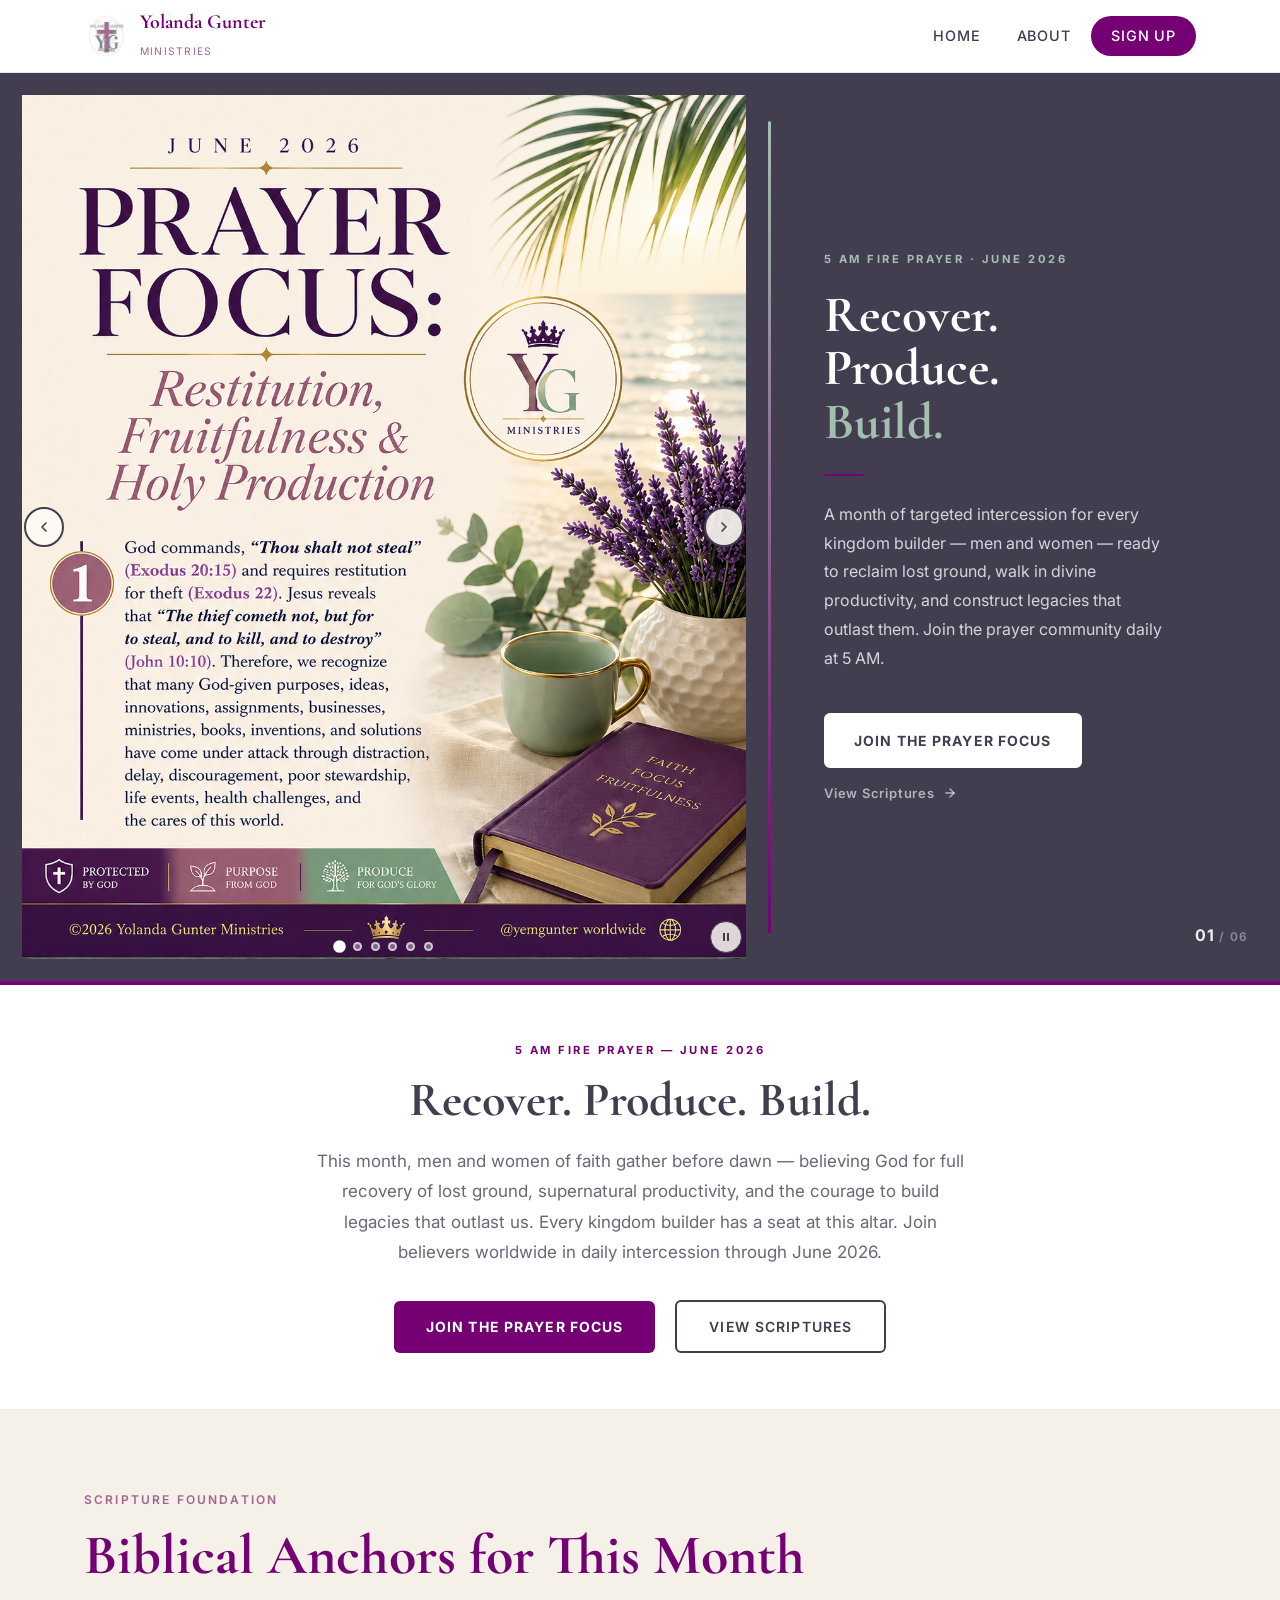
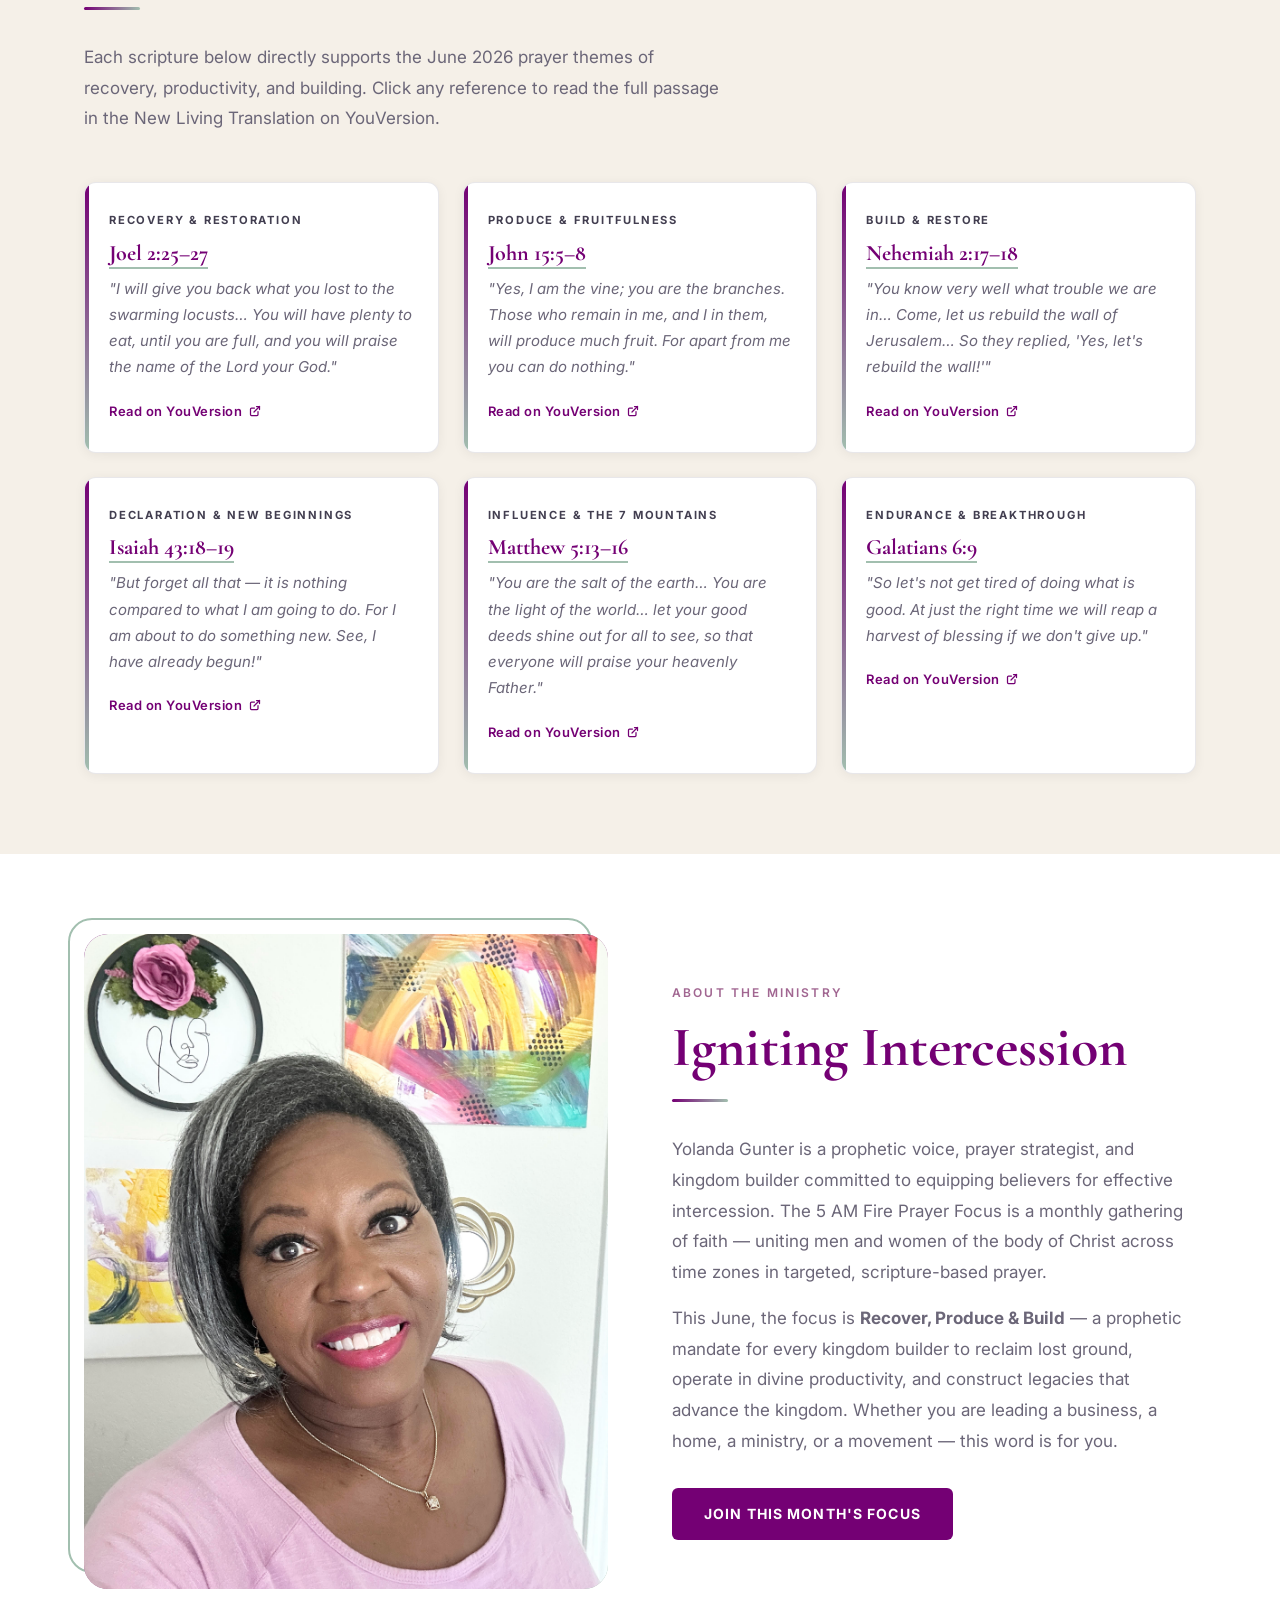
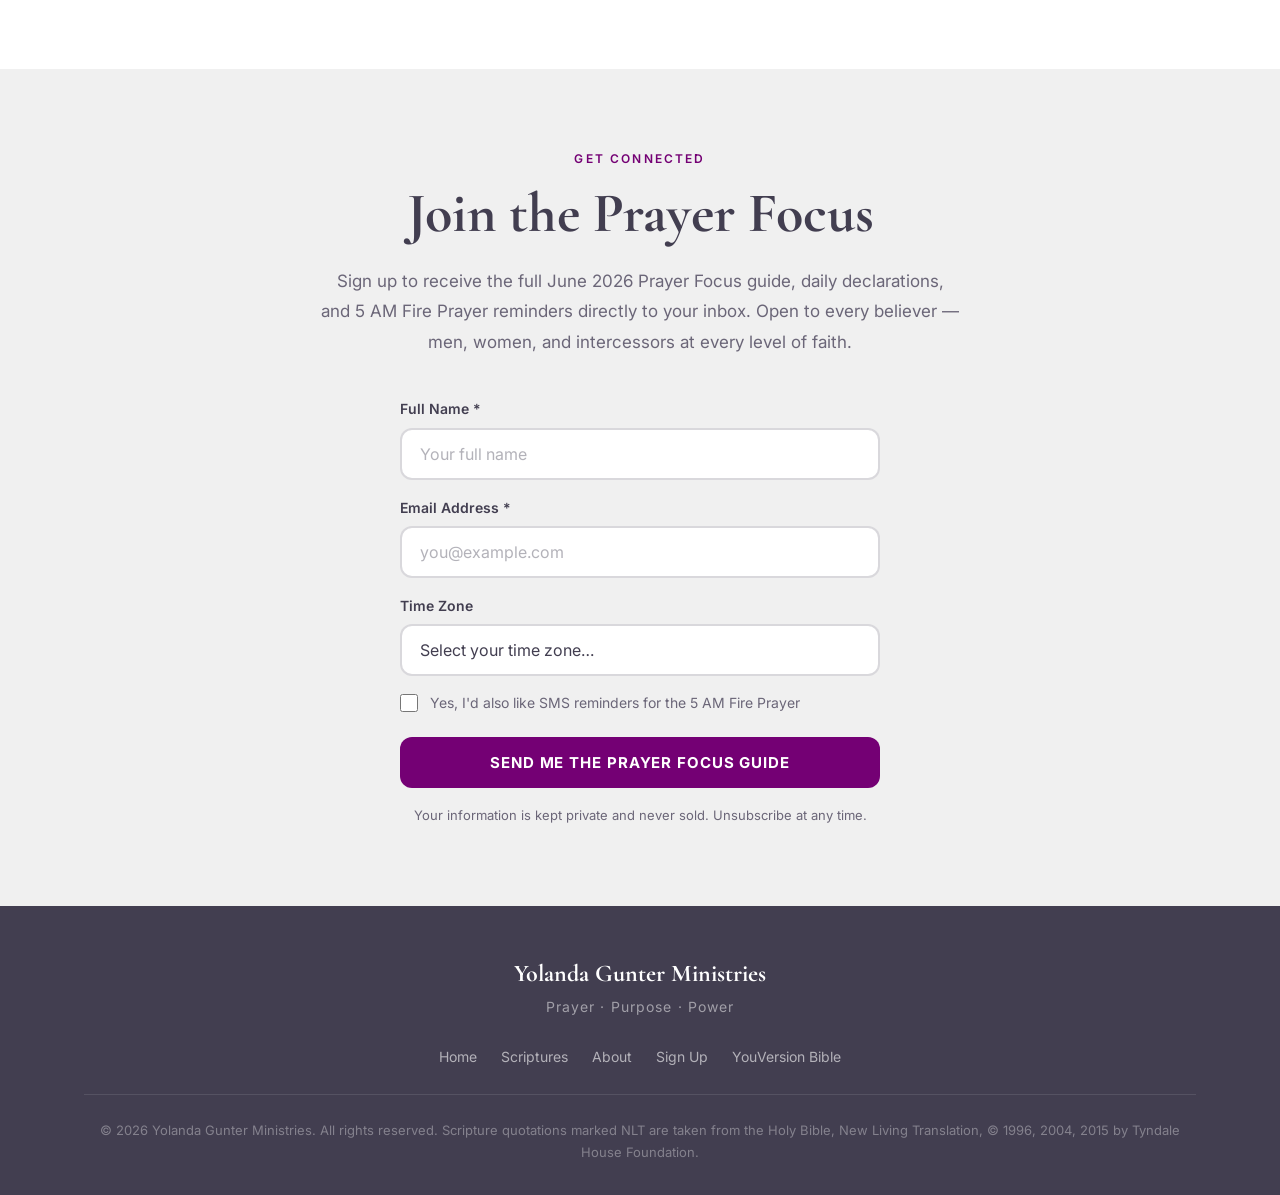
==== index.html @ 051a60ca "Added index.html" ====
<!DOCTYPE html>
<html lang="en">
<head>
  <meta charset="UTF-8" />
  <meta name="viewport" content="width=device-width, initial-scale=1.0" />
  <meta name="description" content="June 2026 Prayer Focus — Recover, Produce &amp; Build. A monthly prayer guide from Yolanda Gunter. Join believers in focused, faith-filled intercession." />
  <title>June 2026 Prayer Focus — Recover, Produce &amp; Build</title>

  <meta property="og:title" content="June 2026 Prayer Focus — Recover, Produce &amp; Build" />
  <meta property="og:description" content="Join Yolanda Gunter for the June 2026 5 AM Fire Prayer Focus. Daily scriptures, declarations, and community intercession." />
  <meta property="og:image" content="images/PRAYER FOCUS — JUNE 2026A.png" />
  <meta property="og:type" content="website" />

  <link rel="preconnect" href="https://fonts.googleapis.com" />
  <link rel="preconnect" href="https://fonts.gstatic.com" crossorigin />
  <link href="https://fonts.googleapis.com/css2?family=Cormorant+Garamond:wght@400;600;700&family=Inter:wght@300;400;500;600&display=swap" rel="stylesheet" />
  <link rel="stylesheet" href="css/styles.css" />
</head>

<body>

  <a class="skip-link" href="#main-content">Skip to main content</a>
  <div id="carousel-live" aria-live="polite" aria-atomic="true" class="sr-only"></div>

  <header role="banner">
    <nav class="container nav-inner" aria-label="Main navigation">
      <a class="nav-logo" href="#hero" aria-label="Yolanda Gunter Ministries — Home">
        <img src="images/yolandagunter_logo.png" alt="" aria-hidden="true" width="44" height="44" />
        <span>
          <span class="nav-logo-text">Yolanda Gunter</span><br />
          <span class="nav-logo-sub">Ministries</span>
        </span>
      </a>
      <button class="nav-toggle" aria-controls="nav-list" aria-expanded="false" aria-label="Open navigation menu">
        <svg width="24" height="24" viewBox="0 0 24 24" fill="none" stroke="currentColor" stroke-width="2" stroke-linecap="round" aria-hidden="true">
          <line x1="3" y1="6" x2="21" y2="6"/><line x1="3" y1="12" x2="21" y2="12"/><line x1="3" y1="18" x2="21" y2="18"/>
        </svg>
      </button>
      <ul class="nav-links" id="nav-list" role="list">
        <li><a href="#hero" aria-current="page">Home</a></li>
        <li><a href="#about">About</a></li>
        <li><a href="#signup" class="nav-cta">Sign Up</a></li>
      </ul>
    </nav>
  </header>

  <main id="main-content">

    <!-- HERO -->
    <section id="hero" aria-label="June 2026 Prayer Focus">
      <div class="hero-split">

        <div class="hero-image-panel">
          <div class="carousel" role="region" aria-label="Prayer Focus slides" aria-roledescription="carousel">
            <div class="carousel-track" id="carousel-track" aria-live="off">

              <div class="carousel-slide" role="group" aria-roledescription="slide" aria-label="Slide 1 of 6: Week One — Recover" id="slide-1">
                <img src="images/PRAYER FOCUS — JUNE 2026A.png" alt="Week One prayer focus graphic: Recovery and Restoration. Features scripture references and daily declarations for reclaiming lost ground." width="1148" height="1370" />
              </div>
              <div class="carousel-slide" role="group" aria-roledescription="slide" aria-label="Slide 2 of 6: Week Two — Produce" id="slide-2" aria-hidden="true">
                <img src="images/PRAYER FOCUS — JUNE 2026B.png" alt="Week Two prayer focus graphic: Divine Productivity and Fruitfulness. Scripture declarations for kingdom harvest and supernatural output." width="1254" height="1254" />
              </div>
              <div class="carousel-slide" role="group" aria-roledescription="slide" aria-label="Slide 3 of 6: Week Three — Build" id="slide-3" aria-hidden="true">
                <img src="images/PRAYER FOCUS — JUNE 2026C.png" alt="Week Three prayer focus graphic: Building Legacy and Foundation. Nehemiah-model declarations for construction, structure, and generational impact." width="1254" height="1254" />
              </div>
              <div class="carousel-slide" role="group" aria-roledescription="slide" aria-label="Slide 4 of 6: Week Four — Alignment &amp; Breakthrough" id="slide-4" aria-hidden="true">
                <img src="images/PRAYER FOCUS — JUNE 2026D.png" alt="Week Four prayer focus graphic: Divine Alignment and Breakthrough. Final week declarations for completion, order, and victory." width="1254" height="1254" />
              </div>
              <div class="carousel-slide" role="group" aria-roledescription="slide" aria-label="Slide 5 of 6: Monthly Declaration" id="slide-5" aria-hidden="true">
                <img src="images/PRAYER FOCUS — JUNE 2026E.png" alt="Monthly closing declaration graphic: Standing firm and walking in purpose through June 2026, releasing breakthrough across every sphere of influence." width="1254" height="1254" />
              </div>
              <div class="carousel-slide" role="group" aria-roledescription="slide" aria-label="Slide 6 of 6: Prayer Focus Cover" id="slide-6" aria-hidden="true">
                <img src="images/PRAYER FOCUS — JUNE 2026P.png" alt="Cover graphic: June 2026 Prayer Focus — Recover, Produce &amp; Build. Dark background with bold lettering and flame imagery representing the 5 AM Fire Prayer Focus." width="1254" height="1254" />
              </div>

            </div>

            <button class="carousel-btn carousel-btn--prev" id="carousel-prev" aria-label="Previous slide" aria-controls="carousel-track">
              <svg width="16" height="16" viewBox="0 0 24 24" fill="none" stroke="currentColor" stroke-width="2.5" stroke-linecap="round" stroke-linejoin="round" aria-hidden="true"><polyline points="15 18 9 12 15 6"></polyline></svg>
            </button>
            <button class="carousel-btn carousel-btn--next" id="carousel-next" aria-label="Next slide" aria-controls="carousel-track">
              <svg width="16" height="16" viewBox="0 0 24 24" fill="none" stroke="currentColor" stroke-width="2.5" stroke-linecap="round" stroke-linejoin="round" aria-hidden="true"><polyline points="9 18 15 12 9 6"></polyline></svg>
            </button>

            <div class="carousel-dots" role="tablist" aria-label="Select a slide">
              <button class="carousel-dot active" role="tab" aria-selected="true"  aria-controls="slide-1" aria-label="Slide 1: Week One"    data-index="0"></button>
              <button class="carousel-dot"        role="tab" aria-selected="false" aria-controls="slide-2" aria-label="Slide 2: Week Two"    data-index="1"></button>
              <button class="carousel-dot"        role="tab" aria-selected="false" aria-controls="slide-3" aria-label="Slide 3: Week Three"  data-index="2"></button>
              <button class="carousel-dot"        role="tab" aria-selected="false" aria-controls="slide-4" aria-label="Slide 4: Week Four"   data-index="3"></button>
              <button class="carousel-dot"        role="tab" aria-selected="false" aria-controls="slide-5" aria-label="Slide 5: Declaration" data-index="4"></button>
              <button class="carousel-dot"        role="tab" aria-selected="false" aria-controls="slide-6" aria-label="Slide 6: Cover"       data-index="5"></button>
            </div>

            <button class="carousel-pause" id="carousel-pause" aria-label="Pause carousel auto-play" aria-pressed="false">
              <svg id="pause-icon" width="12" height="12" viewBox="0 0 24 24" fill="currentColor" aria-hidden="true"><rect x="6" y="4" width="4" height="16"/><rect x="14" y="4" width="4" height="16"/></svg>
              <svg id="play-icon" width="12" height="12" viewBox="0 0 24 24" fill="currentColor" aria-hidden="true" style="display:none"><polygon points="5 3 19 12 5 21 5 3"/></svg>
            </button>
          </div>
        </div>

        <div class="hero-content-panel">
          <p class="hero-eyebrow">5 AM Fire Prayer · June 2026</p>
          <h1 class="hero-headline">Recover.<br />Produce.<br /><em>Build.</em></h1>
          <hr class="hero-rule" aria-hidden="true" />
          <p class="hero-body">A month of targeted intercession for every kingdom builder — men and women — ready to reclaim lost ground, walk in divine productivity, and construct legacies that outlast them. Join the prayer community daily at 5 AM.</p>
          <div class="hero-ctas">
            <a href="#signup" class="hero-cta-primary">Join the Prayer Focus</a>
            <a href="#scriptures" class="hero-cta-secondary">
              View Scriptures
              <svg width="14" height="14" viewBox="0 0 24 24" fill="none" stroke="currentColor" stroke-width="2.5" stroke-linecap="round" stroke-linejoin="round" aria-hidden="true"><line x1="5" y1="12" x2="19" y2="12"/><polyline points="12 5 19 12 12 19"/></svg>
            </a>
          </div>
          <div class="hero-slide-counter" aria-live="polite" aria-atomic="true" id="slide-counter"><strong>01</strong> / 06</div>
        </div>

      </div>
    </section>

    <!-- PURPOSE STRIP -->
    <section id="purpose" aria-labelledby="purpose-heading">
      <div class="container">
        <p class="purpose-eyebrow">5 AM Fire Prayer — June 2026</p>
        <h2 id="purpose-heading" class="purpose-headline">Recover. Produce. Build.</h2>
        <p class="purpose-body">This month, men and women of faith gather before dawn — believing God for full recovery of lost ground, supernatural productivity, and the courage to build legacies that outlast us. Every kingdom builder has a seat at this altar. Join believers worldwide in daily intercession through June 2026.</p>
        <div class="purpose-ctas">
          <a href="#signup" class="btn-primary">Join the Prayer Focus</a>
          <a href="#scriptures" class="btn-outline">View Scriptures</a>
        </div>
      </div>
    </section>

    <!-- SCRIPTURES -->
    <section id="scriptures" aria-labelledby="scriptures-heading">
      <div class="container">
        <header class="scriptures-header">
          <span class="section-label">Scripture Foundation</span>
          <h2 id="scriptures-heading" class="section-title">Biblical Anchors for This Month</h2>
          <hr class="divider" aria-hidden="true" />
          <p class="section-body">Each scripture below directly supports the June 2026 prayer themes of recovery, productivity, and building. Click any reference to read the full passage in the New Living Translation on YouVersion.</p>
        </header>
        <div class="scripture-grid">

          <article class="scripture-card" aria-label="Scripture: Joel 2:25-27 — Restoration">
            <p class="scripture-theme">Recovery &amp; Restoration</p>
            <h3 class="scripture-ref"><a href="https://www.bible.com/bible/116/JOL.2.25-27.NLT" target="_blank" rel="noopener noreferrer" aria-label="Read Joel 2:25-27 NLT on YouVersion — opens in new tab">Joel 2:25–27</a></h3>
            <p class="scripture-text">"I will give you back what you lost to the swarming locusts… You will have plenty to eat, until you are full, and you will praise the name of the Lord your God."</p>
            <a href="https://www.bible.com/bible/116/JOL.2.25-27.NLT" target="_blank" rel="noopener noreferrer" class="scripture-link" aria-label="Open Joel 2:25-27 NLT on YouVersion (opens in new tab)">Read on YouVersion <svg width="12" height="12" viewBox="0 0 24 24" fill="none" stroke="currentColor" stroke-width="2.5" stroke-linecap="round" stroke-linejoin="round" aria-hidden="true"><path d="M18 13v6a2 2 0 0 1-2 2H5a2 2 0 0 1-2-2V8a2 2 0 0 1 2-2h6"/><polyline points="15 3 21 3 21 9"/><line x1="10" y1="14" x2="21" y2="3"/></svg></a>
          </article>

          <article class="scripture-card" aria-label="Scripture: John 15:5-8 — Fruitfulness">
            <p class="scripture-theme">Produce &amp; Fruitfulness</p>
            <h3 class="scripture-ref"><a href="https://www.bible.com/bible/116/JHN.15.5-8.NLT" target="_blank" rel="noopener noreferrer" aria-label="Read John 15:5-8 NLT on YouVersion — opens in new tab">John 15:5–8</a></h3>
            <p class="scripture-text">"Yes, I am the vine; you are the branches. Those who remain in me, and I in them, will produce much fruit. For apart from me you can do nothing."</p>
            <a href="https://www.bible.com/bible/116/JHN.15.5-8.NLT" target="_blank" rel="noopener noreferrer" class="scripture-link" aria-label="Open John 15:5-8 NLT on YouVersion (opens in new tab)">Read on YouVersion <svg width="12" height="12" viewBox="0 0 24 24" fill="none" stroke="currentColor" stroke-width="2.5" stroke-linecap="round" stroke-linejoin="round" aria-hidden="true"><path d="M18 13v6a2 2 0 0 1-2 2H5a2 2 0 0 1-2-2V8a2 2 0 0 1 2-2h6"/><polyline points="15 3 21 3 21 9"/><line x1="10" y1="14" x2="21" y2="3"/></svg></a>
          </article>

          <article class="scripture-card" aria-label="Scripture: Nehemiah 2:17-18 — Building">
            <p class="scripture-theme">Build &amp; Restore</p>
            <h3 class="scripture-ref"><a href="https://www.bible.com/bible/116/NEH.2.17-18.NLT" target="_blank" rel="noopener noreferrer" aria-label="Read Nehemiah 2:17-18 NLT on YouVersion — opens in new tab">Nehemiah 2:17–18</a></h3>
            <p class="scripture-text">"You know very well what trouble we are in… Come, let us rebuild the wall of Jerusalem… So they replied, 'Yes, let's rebuild the wall!'"</p>
            <a href="https://www.bible.com/bible/116/NEH.2.17-18.NLT" target="_blank" rel="noopener noreferrer" class="scripture-link" aria-label="Open Nehemiah 2:17-18 NLT on YouVersion (opens in new tab)">Read on YouVersion <svg width="12" height="12" viewBox="0 0 24 24" fill="none" stroke="currentColor" stroke-width="2.5" stroke-linecap="round" stroke-linejoin="round" aria-hidden="true"><path d="M18 13v6a2 2 0 0 1-2 2H5a2 2 0 0 1-2-2V8a2 2 0 0 1 2-2h6"/><polyline points="15 3 21 3 21 9"/><line x1="10" y1="14" x2="21" y2="3"/></svg></a>
          </article>

          <article class="scripture-card" aria-label="Scripture: Isaiah 43:18-19 — New Thing">
            <p class="scripture-theme">Declaration &amp; New Beginnings</p>
            <h3 class="scripture-ref"><a href="https://www.bible.com/bible/116/ISA.43.18-19.NLT" target="_blank" rel="noopener noreferrer" aria-label="Read Isaiah 43:18-19 NLT on YouVersion — opens in new tab">Isaiah 43:18–19</a></h3>
            <p class="scripture-text">"But forget all that — it is nothing compared to what I am going to do. For I am about to do something new. See, I have already begun!"</p>
            <a href="https://www.bible.com/bible/116/ISA.43.18-19.NLT" target="_blank" rel="noopener noreferrer" class="scripture-link" aria-label="Open Isaiah 43:18-19 NLT on YouVersion (opens in new tab)">Read on YouVersion <svg width="12" height="12" viewBox="0 0 24 24" fill="none" stroke="currentColor" stroke-width="2.5" stroke-linecap="round" stroke-linejoin="round" aria-hidden="true"><path d="M18 13v6a2 2 0 0 1-2 2H5a2 2 0 0 1-2-2V8a2 2 0 0 1 2-2h6"/><polyline points="15 3 21 3 21 9"/><line x1="10" y1="14" x2="21" y2="3"/></svg></a>
          </article>

          <article class="scripture-card" aria-label="Scripture: Matthew 5:13-16 — Salt and Light">
            <p class="scripture-theme">Influence &amp; The 7 Mountains</p>
            <h3 class="scripture-ref"><a href="https://www.bible.com/bible/116/MAT.5.13-16.NLT" target="_blank" rel="noopener noreferrer" aria-label="Read Matthew 5:13-16 NLT on YouVersion — opens in new tab">Matthew 5:13–16</a></h3>
            <p class="scripture-text">"You are the salt of the earth… You are the light of the world… let your good deeds shine out for all to see, so that everyone will praise your heavenly Father."</p>
            <a href="https://www.bible.com/bible/116/MAT.5.13-16.NLT" target="_blank" rel="noopener noreferrer" class="scripture-link" aria-label="Open Matthew 5:13-16 NLT on YouVersion (opens in new tab)">Read on YouVersion <svg width="12" height="12" viewBox="0 0 24 24" fill="none" stroke="currentColor" stroke-width="2.5" stroke-linecap="round" stroke-linejoin="round" aria-hidden="true"><path d="M18 13v6a2 2 0 0 1-2 2H5a2 2 0 0 1-2-2V8a2 2 0 0 1 2-2h6"/><polyline points="15 3 21 3 21 9"/><line x1="10" y1="14" x2="21" y2="3"/></svg></a>
          </article>

          <article class="scripture-card" aria-label="Scripture: Galatians 6:9 — Do Not Grow Weary">
            <p class="scripture-theme">Endurance &amp; Breakthrough</p>
            <h3 class="scripture-ref"><a href="https://www.bible.com/bible/116/GAL.6.9.NLT" target="_blank" rel="noopener noreferrer" aria-label="Read Galatians 6:9 NLT on YouVersion — opens in new tab">Galatians 6:9</a></h3>
            <p class="scripture-text">"So let's not get tired of doing what is good. At just the right time we will reap a harvest of blessing if we don't give up."</p>
            <a href="https://www.bible.com/bible/116/GAL.6.9.NLT" target="_blank" rel="noopener noreferrer" class="scripture-link" aria-label="Open Galatians 6:9 NLT on YouVersion (opens in new tab)">Read on YouVersion <svg width="12" height="12" viewBox="0 0 24 24" fill="none" stroke="currentColor" stroke-width="2.5" stroke-linecap="round" stroke-linejoin="round" aria-hidden="true"><path d="M18 13v6a2 2 0 0 1-2 2H5a2 2 0 0 1-2-2V8a2 2 0 0 1 2-2h6"/><polyline points="15 3 21 3 21 9"/><line x1="10" y1="14" x2="21" y2="3"/></svg></a>
          </article>

        </div>
      </div>
    </section>

    <!-- ABOUT -->
    <section id="about" aria-labelledby="about-heading">
      <div class="container">
        <div class="about-grid">
          <div class="about-image-wrap">
            <div class="about-image-placeholder" role="img" aria-label="Portrait of Yolanda Gunter, founder of Yolanda Gunter Ministries. Smiling warmly against a gallery wall featuring colorful abstract art, wearing a pink top with a gold necklace.">
              <img src="images/yolanda_headshot.jpg" alt="Yolanda Gunter smiling, surrounded by colorful original artwork" class="logo-about" width="950" height="2600" />
            </div>
          </div>
          <div class="about-content">
            <span class="section-label">About the Ministry</span>
            <h2 id="about-heading" class="section-title">Igniting Intercession</h2>
            <hr class="divider" aria-hidden="true" />
            <p class="section-body">Yolanda Gunter is a prophetic voice, prayer strategist, and kingdom builder committed to equipping believers for effective intercession. The 5 AM Fire Prayer Focus is a monthly gathering of faith — uniting men and women of the body of Christ across time zones in targeted, scripture-based prayer.</p>
            <p class="section-body" style="margin-top:1rem;">This June, the focus is <strong>Recover, Produce &amp; Build</strong> — a prophetic mandate for every kingdom builder to reclaim lost ground, operate in divine productivity, and construct legacies that advance the kingdom. Whether you are leading a business, a home, a ministry, or a movement — this word is for you.</p>
            <a href="#signup" class="btn-primary" style="margin-top:2rem; text-decoration:none;">Join This Month's Focus</a>
          </div>
        </div>
      </div>
    </section>

    <!-- SIGN UP -->
    <section id="signup" aria-labelledby="signup-heading">
      <div class="container">
        <span class="section-label">Get Connected</span>
        <h2 id="signup-heading" class="section-title">Join the Prayer Focus</h2>
        <p class="section-body">Sign up to receive the full June 2026 Prayer Focus guide, daily declarations, and 5 AM Fire Prayer reminders directly to your inbox. Open to every believer — men, women, and intercessors at every level of faith.</p>

        <form class="signup-form" action="#" method="post" aria-label="Sign up for June 2026 Prayer Focus" novalidate>
          <div class="form-group">
            <label for="signup-name">Full Name <span aria-label="required">*</span></label>
            <input type="text" id="signup-name" name="name" placeholder="Your full name" autocomplete="name" required aria-required="true" aria-describedby="signup-name-hint" />
            <span id="signup-name-hint" class="sr-only">Enter your first and last name</span>
          </div>
          <div class="form-group">
            <label for="signup-email">Email Address <span aria-label="required">*</span></label>
            <input type="email" id="signup-email" name="email" placeholder="you@example.com" autocomplete="email" required aria-required="true" inputmode="email" />
          </div>
          <div class="form-group">
            <label for="signup-timezone">Time Zone</label>
            <select id="signup-timezone" name="timezone" aria-label="Select your time zone for prayer reminders">
              <option value="">Select your time zone…</option>
              <option value="ET">Eastern Time (ET)</option>
              <option value="CT">Central Time (CT)</option>
              <option value="MT">Mountain Time (MT)</option>
              <option value="PT">Pacific Time (PT)</option>
              <option value="INT">International</option>
            </select>
          </div>
          <div class="form-checkbox-group">
            <input type="checkbox" id="signup-sms" name="sms" value="yes" aria-describedby="signup-sms-desc" />
            <label for="signup-sms" id="signup-sms-desc">Yes, I'd also like SMS reminders for the 5 AM Fire Prayer</label>
          </div>
          <button type="submit" class="btn-signup">Send Me the Prayer Focus Guide</button>
          <p class="form-privacy" role="note">Your information is kept private and never sold. Unsubscribe at any time.</p>
        </form>
      </div>
    </section>

  </main>

  <!-- FOOTER -->
  <footer role="contentinfo">
    <div class="container footer-inner">
      <div>
        <p class="footer-logo-text">Yolanda Gunter Ministries</p>
        <p class="footer-tagline">Prayer · Purpose · Power</p>
      </div>
      <nav aria-label="Footer navigation">
        <ul class="footer-links" role="list">
          <li><a href="#hero">Home</a></li>
          <li><a href="#scriptures">Scriptures</a></li>
          <li><a href="#about">About</a></li>
          <li><a href="#signup">Sign Up</a></li>
          <li><a href="https://www.bible.com" target="_blank" rel="noopener noreferrer" aria-label="YouVersion Bible — opens in new tab">YouVersion Bible</a></li>
        </ul>
      </nav>
      <p class="footer-copy">&copy; 2026 Yolanda Gunter Ministries. All rights reserved. Scripture quotations marked NLT are taken from the Holy Bible, New Living Translation, &copy; 1996, 2004, 2015 by Tyndale House Foundation.</p>
    </div>
  </footer>

  <script src="js/main.js" defer></script>

</body>
</html>
---- css/styles.css ----
/* ============================================================
   YOLANDA GUNTER MINISTRIES
   June 2026 Prayer Focus — Main Stylesheet
   styles.css | Version 1.0
   Last updated: June 2026
============================================================ */

/* ============================================================
   CSS CUSTOM PROPERTIES — BRAND SYSTEM
============================================================ */
:root {
  --color-bg:          #F5F0E8;   /* soft light beige */
  --color-bg-card:     #FDFAF4;
  --color-purple:      #740074;
  --color-mauve:       #A16691;
  --color-mint:        #A2BFAF;
  --color-slate:       #423E50;   /* corporate text / footer */
  --color-text:        #423E50;
  --color-text-light:  #6B6678;
  --color-white:       #FFFFFF;
  --color-overlay:     rgba(66, 62, 80, 0.6);

  --font-display: 'Cormorant Garamond', Georgia, serif;
  --font-body:    'Inter', system-ui, sans-serif;

  --radius-sm:   6px;
  --radius-md:   12px;
  --radius-lg:   24px;
  --radius-full: 9999px;

  --shadow-soft: 0 4px 24px rgba(0,0,0,0.08);
  --shadow-card: 0 2px 12px rgba(0,0,0,0.06);

  --transition: 0.3s ease;
  --max-width:  1160px;
}

/* ============================================================
   RESET & BASE
============================================================ */
*, *::before, *::after { box-sizing: border-box; margin: 0; padding: 0; }

html { scroll-behavior: smooth; font-size: 16px; }

body {
  background-color: var(--color-bg);
  color: var(--color-text);
  font-family: var(--font-body);
  font-weight: 400;
  line-height: 1.7;
  -webkit-font-smoothing: antialiased;
}

/* Focus visible ring (WCAG 2.4.7) */
:focus-visible {
  outline: 3px solid var(--color-purple);
  outline-offset: 3px;
  border-radius: var(--radius-sm);
}

img { max-width: 100%; height: auto; display: block; }

a {
  color: var(--color-purple);
  text-decoration: underline;
  text-underline-offset: 3px;
  transition: color var(--transition), opacity var(--transition);
}
a:hover, a:focus { color: var(--color-mauve); }

/* ============================================================
   SKIP LINK (accessibility — must be first focusable element)
============================================================ */
.skip-link {
  position: absolute;
  top: -9999px;
  left: 1rem;
  background: var(--color-purple);
  color: var(--color-white);
  padding: 0.6rem 1.2rem;
  border-radius: var(--radius-sm);
  font-size: 0.875rem;
  font-weight: 600;
  z-index: 9999;
  text-decoration: none;
}
.skip-link:focus { top: 1rem; }

/* ============================================================
   SCREEN READER ONLY UTILITY
============================================================ */
.sr-only {
  position: absolute;
  width: 1px; height: 1px;
  padding: 0; margin: -1px;
  overflow: hidden;
  clip: rect(0,0,0,0);
  white-space: nowrap;
  border: 0;
}

/* ============================================================
   LAYOUT UTILITY
============================================================ */
.container {
  width: 100%;
  max-width: var(--max-width);
  margin: 0 auto;
  padding: 0 1.5rem;
}

section { padding: 5rem 0; }

.section-label {
  display: block;
  font-family: var(--font-body);
  font-size: 0.75rem;
  font-weight: 600;
  letter-spacing: 0.18em;
  text-transform: uppercase;
  color: var(--color-mauve);
  margin-bottom: 0.75rem;
}

.section-title {
  font-family: var(--font-display);
  font-size: clamp(2rem, 5vw, 3.5rem);
  font-weight: 700;
  line-height: 1.15;
  color: var(--color-purple);
  margin-bottom: 1.25rem;
}

.section-body {
  font-size: 1.0625rem;
  color: var(--color-text-light);
  max-width: 640px;
  line-height: 1.8;
}

.divider {
  width: 56px;
  height: 3px;
  background: linear-gradient(to right, var(--color-purple), var(--color-mint));
  border: none;
  border-radius: var(--radius-full);
  margin: 1.25rem 0 2rem;
}

/* ============================================================
   HEADER / NAV
============================================================ */
body > header,
[role="banner"] {
  position: sticky;
  top: 0;
  z-index: 100;
  background: #FFFFFF;
  border-bottom: 1px solid rgba(66, 62, 80, 0.12);
}

.nav-inner {
  display: flex;
  align-items: center;
  justify-content: space-between;
  height: 72px;
}

.nav-logo {
  display: flex;
  align-items: center;
  gap: 0.75rem;
  text-decoration: none;
}
.nav-logo img {
  width: 44px;
  height: 44px;
  border-radius: var(--radius-full);
  object-fit: cover;
}
.nav-logo-text {
  font-family: var(--font-display);
  font-size: 1.25rem;
  font-weight: 700;
  color: var(--color-purple);
  line-height: 1.1;
}
.nav-logo-sub {
  font-size: 0.65rem;
  letter-spacing: 0.12em;
  text-transform: uppercase;
  color: var(--color-mauve);
}

.nav-links {
  display: flex;
  align-items: center;
  gap: 0.25rem;
  list-style: none;
}
.nav-links a {
  display: inline-block;
  padding: 0.5rem 1rem;
  font-size: 0.9rem;
  font-weight: 500;
  letter-spacing: 0.06em;
  text-transform: uppercase;
  color: var(--color-slate);
  text-decoration: none;
  border-radius: var(--radius-full);
  transition: background var(--transition), color var(--transition);
}
.nav-links a:hover,
.nav-links a:focus { background: rgba(66, 62, 80, 0.08); color: var(--color-purple); }
.nav-links a.nav-cta {
  background: var(--color-purple);
  color: var(--color-white);
  padding: 0.5rem 1.25rem;
}
.nav-links a.nav-cta:hover,
.nav-links a.nav-cta:focus { background: var(--color-mauve); color: var(--color-white); }

.nav-toggle {
  display: none;
  background: none;
  border: none;
  cursor: pointer;
  padding: 0.5rem;
  color: var(--color-purple);
}
.nav-toggle svg { display: block; }

@media (max-width: 640px) {
  .nav-toggle { display: flex; align-items: center; justify-content: center; }
  .nav-links {
    display: none;
    position: absolute;
    top: 72px;
    left: 0;
    right: 0;
    background: var(--color-bg-card);
    flex-direction: column;
    padding: 1rem 1.5rem 1.5rem;
    gap: 0.25rem;
    border-bottom: 1px solid rgba(161, 102, 145, 0.15);
    box-shadow: var(--shadow-soft);
  }
  .nav-links.open { display: flex; }
  .nav-links li { width: 100%; }
  .nav-links a { width: 100%; display: block; text-align: center; }
}

/* ============================================================
   HERO — SPLIT LAYOUT (image left 60% / content right 40%)
============================================================ */
#hero {
  padding: 0;
  position: relative;
  overflow: hidden;
  background: var(--color-slate);
  min-height: 90vh;
  display: flex;
}

.hero-split {
  display: flex;
  width: 100%;
  min-height: 90vh;
}

.hero-image-panel {
  position: relative;
  flex: 0 0 60%;
  overflow: hidden;
  padding: 10px;
  background: var(--color-slate);
}

.carousel {
  position: relative;
  width: 100%;
  height: 100%;
  border-radius: var(--radius-md);
  overflow: hidden;
}

.carousel-track {
  display: flex;
  height: 100%;
  transition: transform 0.55s cubic-bezier(0.77, 0, 0.175, 1);
  will-change: transform;
}

.carousel-slide {
  min-width: 100%;
  height: 100%;
  position: relative;
  overflow: hidden;
}

.carousel-slide img {
  width: 100%;
  height: 100%;
  object-fit: contain;
  object-position: center center;
  display: block;
  padding: 12px;
  background: var(--color-slate);
}

.slide-caption { display: none; }

.carousel-btn {
  position: absolute;
  top: 50%;
  transform: translateY(-50%);
  z-index: 10;
  background: rgba(253, 250, 244, 0.9);
  border: 2px solid var(--color-slate);
  color: var(--color-slate);
  width: 40px;
  height: 40px;
  border-radius: var(--radius-full);
  cursor: pointer;
  display: flex;
  align-items: center;
  justify-content: center;
  transition: background var(--transition), color var(--transition);
}
.carousel-btn:hover,
.carousel-btn:focus { background: var(--color-slate); color: var(--color-white); }
.carousel-btn--prev { left: 0.875rem; }
.carousel-btn--next { right: 0.875rem; }
.carousel-btn svg { pointer-events: none; }

.carousel-dots {
  position: absolute;
  bottom: 1.25rem;
  left: 50%;
  transform: translateX(-50%);
  display: flex;
  gap: 0.55rem;
  z-index: 10;
}
.carousel-dot {
  width: 9px;
  height: 9px;
  border-radius: var(--radius-full);
  background: rgba(255,255,255,0.35);
  border: 2px solid rgba(255,255,255,0.65);
  cursor: pointer;
  transition: background var(--transition), transform var(--transition);
  padding: 0;
}
.carousel-dot[aria-selected="true"],
.carousel-dot.active {
  background: var(--color-white);
  transform: scale(1.4);
}

.carousel-pause {
  position: absolute;
  bottom: 1.125rem;
  right: 1rem;
  z-index: 10;
  background: rgba(253,250,244,0.85);
  border: 1.5px solid var(--color-slate);
  color: var(--color-slate);
  width: 32px;
  height: 32px;
  border-radius: var(--radius-full);
  cursor: pointer;
  display: flex;
  align-items: center;
  justify-content: center;
}
.carousel-pause:hover,
.carousel-pause:focus { background: var(--color-slate); color: var(--color-white); }

.hero-content-panel {
  flex: 0 0 40%;
  background: var(--color-slate);
  display: flex;
  flex-direction: column;
  justify-content: center;
  padding: 4rem 3rem 4rem 3.5rem;
  position: relative;
}

.hero-content-panel::before {
  content: '';
  position: absolute;
  top: 3rem; bottom: 3rem;
  left: 0;
  width: 3px;
  background: linear-gradient(to bottom, var(--color-mint), var(--color-purple));
  border-radius: var(--radius-full);
}

.hero-eyebrow {
  font-size: 0.7rem;
  font-weight: 700;
  letter-spacing: 0.22em;
  text-transform: uppercase;
  color: var(--color-mint);
  margin-bottom: 1.25rem;
}

.hero-headline {
  font-family: var(--font-display);
  font-size: clamp(2.25rem, 4vw, 3.75rem);
  font-weight: 700;
  line-height: 1.05;
  color: var(--color-white);
  margin-bottom: 1.5rem;
}

.hero-headline em {
  font-style: normal;
  color: var(--color-mint);
}

.hero-rule {
  width: 40px;
  height: 2px;
  background: var(--color-purple);
  border: none;
  border-radius: var(--radius-full);
  margin-bottom: 1.5rem;
}

.hero-body {
  font-size: 1rem;
  line-height: 1.8;
  color: rgba(255,255,255,0.78);
  margin-bottom: 2.5rem;
  max-width: 340px;
}

.hero-ctas {
  display: flex;
  flex-direction: column;
  gap: 0.875rem;
  align-items: flex-start;
}

.hero-cta-primary {
  display: inline-block;
  background: var(--color-white);
  color: var(--color-slate);
  font-weight: 700;
  font-size: 0.875rem;
  letter-spacing: 0.08em;
  text-transform: uppercase;
  padding: 0.875rem 1.75rem;
  border-radius: var(--radius-sm);
  text-decoration: none;
  border: 2px solid var(--color-white);
  transition: background var(--transition), color var(--transition), transform var(--transition);
}
.hero-cta-primary:hover,
.hero-cta-primary:focus {
  background: transparent;
  color: var(--color-white);
  transform: translateY(-2px);
}

.hero-cta-secondary {
  display: inline-flex;
  align-items: center;
  gap: 0.5rem;
  font-size: 0.8125rem;
  font-weight: 600;
  letter-spacing: 0.06em;
  color: rgba(255,255,255,0.6);
  text-decoration: none;
  transition: color var(--transition);
}
.hero-cta-secondary:hover,
.hero-cta-secondary:focus { color: var(--color-mint); }
.hero-cta-secondary svg { transition: transform var(--transition); }
.hero-cta-secondary:hover svg { transform: translateX(3px); }

.hero-slide-counter {
  position: absolute;
  bottom: 2rem;
  right: 2rem;
  font-size: 0.75rem;
  font-weight: 600;
  color: rgba(255,255,255,0.4);
  letter-spacing: 0.1em;
  font-family: var(--font-body);
}
.hero-slide-counter strong {
  color: rgba(255,255,255,0.9);
  font-size: 1rem;
}

@media (max-width: 860px) {
  .hero-split { flex-direction: column; min-height: auto; }
  .hero-image-panel { flex: none; height: 60vw; min-height: 280px; }
  .hero-content-panel {
    flex: none;
    padding: 2.5rem 1.5rem 3rem 2rem;
  }
  .hero-content-panel::before { top: 2rem; bottom: 2rem; }
  .hero-ctas { flex-direction: row; flex-wrap: wrap; }
}

/* ============================================================
   INTRO / PURPOSE STRIP
============================================================ */
#purpose {
  padding: 3.5rem 0;
  background: #FFFFFF;
  color: var(--color-slate);
  text-align: center;
  border-top: 4px solid var(--color-purple);
  border-bottom: 1px solid rgba(66,62,80,0.1);
}
#purpose .purpose-eyebrow {
  font-size: 0.7rem;
  letter-spacing: 0.22em;
  text-transform: uppercase;
  color: var(--color-purple);
  font-weight: 700;
  margin-bottom: 0.75rem;
}
#purpose .purpose-headline {
  font-family: var(--font-display);
  font-size: clamp(1.75rem, 4vw, 3rem);
  font-weight: 700;
  line-height: 1.2;
  color: var(--color-slate);
  margin-bottom: 1rem;
}
#purpose .purpose-body {
  font-size: 1.0625rem;
  line-height: 1.8;
  max-width: 660px;
  margin: 0 auto 2rem;
  color: var(--color-text-light);
}

.btn-primary {
  display: inline-block;
  background: var(--color-purple);
  color: var(--color-white);
  font-weight: 700;
  font-size: 0.875rem;
  letter-spacing: 0.08em;
  text-transform: uppercase;
  padding: 0.875rem 2rem;
  border-radius: var(--radius-sm);
  text-decoration: none;
  transition: background var(--transition), color var(--transition), transform var(--transition);
}
.btn-primary:hover,
.btn-primary:focus {
  background: var(--color-slate);
  color: var(--color-white);
  transform: translateY(-2px);
}

.btn-outline {
  display: inline-block;
  background: transparent;
  color: var(--color-slate);
  border: 2px solid var(--color-slate);
  font-weight: 600;
  font-size: 0.875rem;
  letter-spacing: 0.08em;
  text-transform: uppercase;
  padding: 0.8rem 2rem;
  border-radius: var(--radius-sm);
  text-decoration: none;
  margin-left: 1rem;
  transition: background var(--transition), color var(--transition), transform var(--transition);
}
.btn-outline:hover,
.btn-outline:focus {
  background: var(--color-slate);
  color: var(--color-white);
  transform: translateY(-2px);
}

/* ============================================================
   FEATURE — SUPPORTING SCRIPTURES
============================================================ */
#scriptures {
  background: var(--color-bg);
}

.scriptures-header {
  margin-bottom: 3rem;
  background: transparent;
  border: none;
  padding: 0;
}

.scripture-grid {
  display: grid;
  grid-template-columns: repeat(auto-fill, minmax(300px, 1fr));
  gap: 1.5rem;
}

.scripture-card {
  background: #FFFFFF;
  border: 1px solid rgba(66, 62, 80, 0.12);
  border-radius: var(--radius-md);
  padding: 1.75rem 1.5rem;
  box-shadow: var(--shadow-card);
  transition: transform var(--transition), box-shadow var(--transition);
  position: relative;
  overflow: hidden;
}
.scripture-card::before {
  content: '';
  position: absolute;
  top: 0; left: 0;
  width: 4px;
  height: 100%;
  background: linear-gradient(to bottom, var(--color-purple), var(--color-mint));
  border-radius: var(--radius-sm) 0 0 var(--radius-sm);
}
.scripture-card:hover,
.scripture-card:focus-within {
  transform: translateY(-3px);
  box-shadow: var(--shadow-soft);
}

.scripture-theme {
  font-size: 0.7rem;
  font-weight: 700;
  letter-spacing: 0.16em;
  text-transform: uppercase;
  color: var(--color-slate);
  margin-bottom: 0.6rem;
}

.scripture-ref {
  font-family: var(--font-display);
  font-size: 1.375rem;
  font-weight: 700;
  color: var(--color-purple);
  margin-bottom: 0.6rem;
  line-height: 1.2;
}
.scripture-ref a {
  color: inherit;
  text-decoration: none;
  border-bottom: 2px solid var(--color-mint);
  padding-bottom: 1px;
  transition: color var(--transition), border-color var(--transition);
}
.scripture-ref a:hover,
.scripture-ref a:focus { color: var(--color-mauve); border-color: var(--color-mauve); }

.scripture-text {
  font-size: 0.9375rem;
  color: var(--color-text-light);
  font-style: italic;
  line-height: 1.75;
  margin-bottom: 1rem;
}

.scripture-link {
  display: inline-flex;
  align-items: center;
  gap: 0.4rem;
  font-size: 0.8125rem;
  font-weight: 600;
  color: var(--color-purple);
  text-decoration: none;
  letter-spacing: 0.04em;
}
.scripture-link:hover,
.scripture-link:focus { color: var(--color-mauve); }
.scripture-link svg { flex-shrink: 0; }

/* ============================================================
   ABOUT SECTION
============================================================ */
#about {
  background: #FFFFFF;
}

.about-grid {
  display: grid;
  grid-template-columns: 1fr 1fr;
  gap: 4rem;
  align-items: center;
}

.about-image-wrap {
  position: relative;
}
.about-image-wrap::before {
  content: '';
  position: absolute;
  top: -16px; left: -16px;
  right: 16px; bottom: 16px;
  border: 2px solid var(--color-mint);
  border-radius: var(--radius-lg);
  z-index: 0;
}

.about-image-placeholder {
  position: relative;
  z-index: 1;
  border-radius: var(--radius-lg);
  overflow: hidden;
  background: linear-gradient(135deg, var(--color-purple) 0%, var(--color-mauve) 60%, var(--color-mint) 100%);
  aspect-ratio: 4/5;
  display: flex;
  flex-direction: column;
  align-items: center;
  justify-content: center;
  padding: 2rem;
  text-align: center;
  color: var(--color-white);
}
.about-image-placeholder .placeholder-note {
  font-size: 0.8125rem;
  letter-spacing: 0.1em;
  text-transform: uppercase;
  opacity: 0.8;
  margin-bottom: 1rem;
}
.about-image-placeholder .placeholder-desc {
  font-family: var(--font-display);
  font-size: 1.375rem;
  font-weight: 700;
  line-height: 1.3;
}
.about-image-placeholder img.logo-about {
  width: 100%;
  height: 100%;
  object-fit: cover;
  object-position: center top;
  border-radius: 0;
  position: absolute;
  top: 0; left: 0;
}
.about-image-placeholder:has(img.logo-about[src*="headshot"]) .placeholder-note,
.about-image-placeholder:has(img.logo-about[src*="headshot"]) .placeholder-desc {
  display: none;
}

@media (max-width: 768px) {
  .about-grid { grid-template-columns: 1fr; gap: 2.5rem; }
  .about-image-wrap::before { display: none; }
}

/* ============================================================
   SIGN UP SECTION
============================================================ */
#signup {
  background: #F0F0F0;
  color: var(--color-slate);
  text-align: center;
  padding: 5rem 0;
}
#signup .section-title { color: var(--color-slate); }
#signup .section-label { color: var(--color-purple); }
#signup .section-body { color: var(--color-text-light); margin: 0 auto 2.5rem; }

.signup-form {
  max-width: 480px;
  margin: 0 auto;
}
.form-group {
  margin-bottom: 1rem;
  text-align: left;
}
.form-group label {
  display: block;
  font-size: 0.875rem;
  font-weight: 600;
  margin-bottom: 0.4rem;
  color: var(--color-slate);
}
.form-group input,
.form-group select {
  width: 100%;
  padding: 0.875rem 1.125rem;
  border: 2px solid rgba(66,62,80,0.2);
  border-radius: var(--radius-md);
  background: #FFFFFF;
  color: var(--color-slate);
  font-size: 1rem;
  font-family: var(--font-body);
  transition: border-color var(--transition), box-shadow var(--transition);
}
.form-group input::placeholder { color: rgba(66,62,80,0.4); }
.form-group input:focus,
.form-group select:focus {
  outline: none;
  border-color: var(--color-purple);
  box-shadow: 0 0 0 3px rgba(116,0,116,0.1);
}
.form-group select { appearance: none; cursor: pointer; color: var(--color-slate); }
.form-group select option { color: var(--color-slate); background: var(--color-white); }

.form-checkbox-group {
  display: flex;
  align-items: flex-start;
  gap: 0.75rem;
  margin-bottom: 1.5rem;
}
.form-checkbox-group input[type="checkbox"] {
  width: 18px;
  height: 18px;
  margin-top: 2px;
  flex-shrink: 0;
  accent-color: var(--color-purple);
  cursor: pointer;
}
.form-checkbox-group label {
  font-size: 0.875rem;
  color: var(--color-text-light);
  line-height: 1.5;
}

.btn-signup {
  width: 100%;
  background: var(--color-purple);
  color: var(--color-white);
  font-weight: 700;
  font-size: 0.9375rem;
  letter-spacing: 0.06em;
  text-transform: uppercase;
  padding: 1rem;
  border: none;
  border-radius: var(--radius-md);
  cursor: pointer;
  transition: background var(--transition), transform var(--transition);
  font-family: var(--font-body);
}
.btn-signup:hover,
.btn-signup:focus {
  background: var(--color-slate);
  transform: translateY(-2px);
}

.form-privacy {
  margin-top: 1rem;
  font-size: 0.8125rem;
  color: var(--color-text-light);
}

/* ============================================================
   FOOTER
============================================================ */
footer {
  background: var(--color-slate);
  color: rgba(255,255,255,0.7);
  padding: 3rem 0 2rem;
}
.footer-inner {
  display: flex;
  flex-direction: column;
  align-items: center;
  gap: 1.5rem;
  text-align: center;
}
.footer-logo-text {
  font-family: var(--font-display);
  font-size: 1.5rem;
  font-weight: 700;
  color: var(--color-white);
}
.footer-tagline {
  font-size: 0.875rem;
  color: rgba(255,255,255,0.5);
  letter-spacing: 0.08em;
}
.footer-links {
  display: flex;
  gap: 1.5rem;
  flex-wrap: wrap;
  justify-content: center;
  list-style: none;
}
.footer-links a {
  color: rgba(255,255,255,0.6);
  font-size: 0.875rem;
  text-decoration: none;
  transition: color var(--transition);
}
.footer-links a:hover,
.footer-links a:focus { color: var(--color-mint); }
.footer-copy {
  font-size: 0.8125rem;
  color: rgba(255,255,255,0.35);
  border-top: 1px solid rgba(255,255,255,0.1);
  padding-top: 1.5rem;
  width: 100%;
  text-align: center;
}

/* ============================================================
   REDUCED MOTION
============================================================ */
@media (prefers-reduced-motion: reduce) {
  .carousel-track { transition: none; }
  *, *::before, *::after {
    animation-duration: 0.01ms !important;
    transition-duration: 0.01ms !important;
  }
}

/* ============================================================
   HIGH CONTRAST SUPPORT
============================================================ */
@media (forced-colors: active) {
  .carousel-btn, .carousel-dot, .btn-primary, .btn-outline, .btn-signup {
    border: 2px solid ButtonText;
  }
}

/* ============================================================
   RESPONSIVE
============================================================ */
@media (max-width: 900px) {
  section { padding: 3.5rem 0; }
}
@media (max-width: 640px) {
  .btn-outline { margin-left: 0; margin-top: 0.75rem; }
  .purpose-ctas { display: flex; flex-direction: column; align-items: center; gap: 0.75rem; }
}

/* ============================================================
   PRINT
============================================================ */
@media print {
  header, .carousel-btn, .carousel-dots, .carousel-pause, #signup { display: none; }
  body { background: white; color: black; }
  a { color: black; text-decoration: underline; }
}
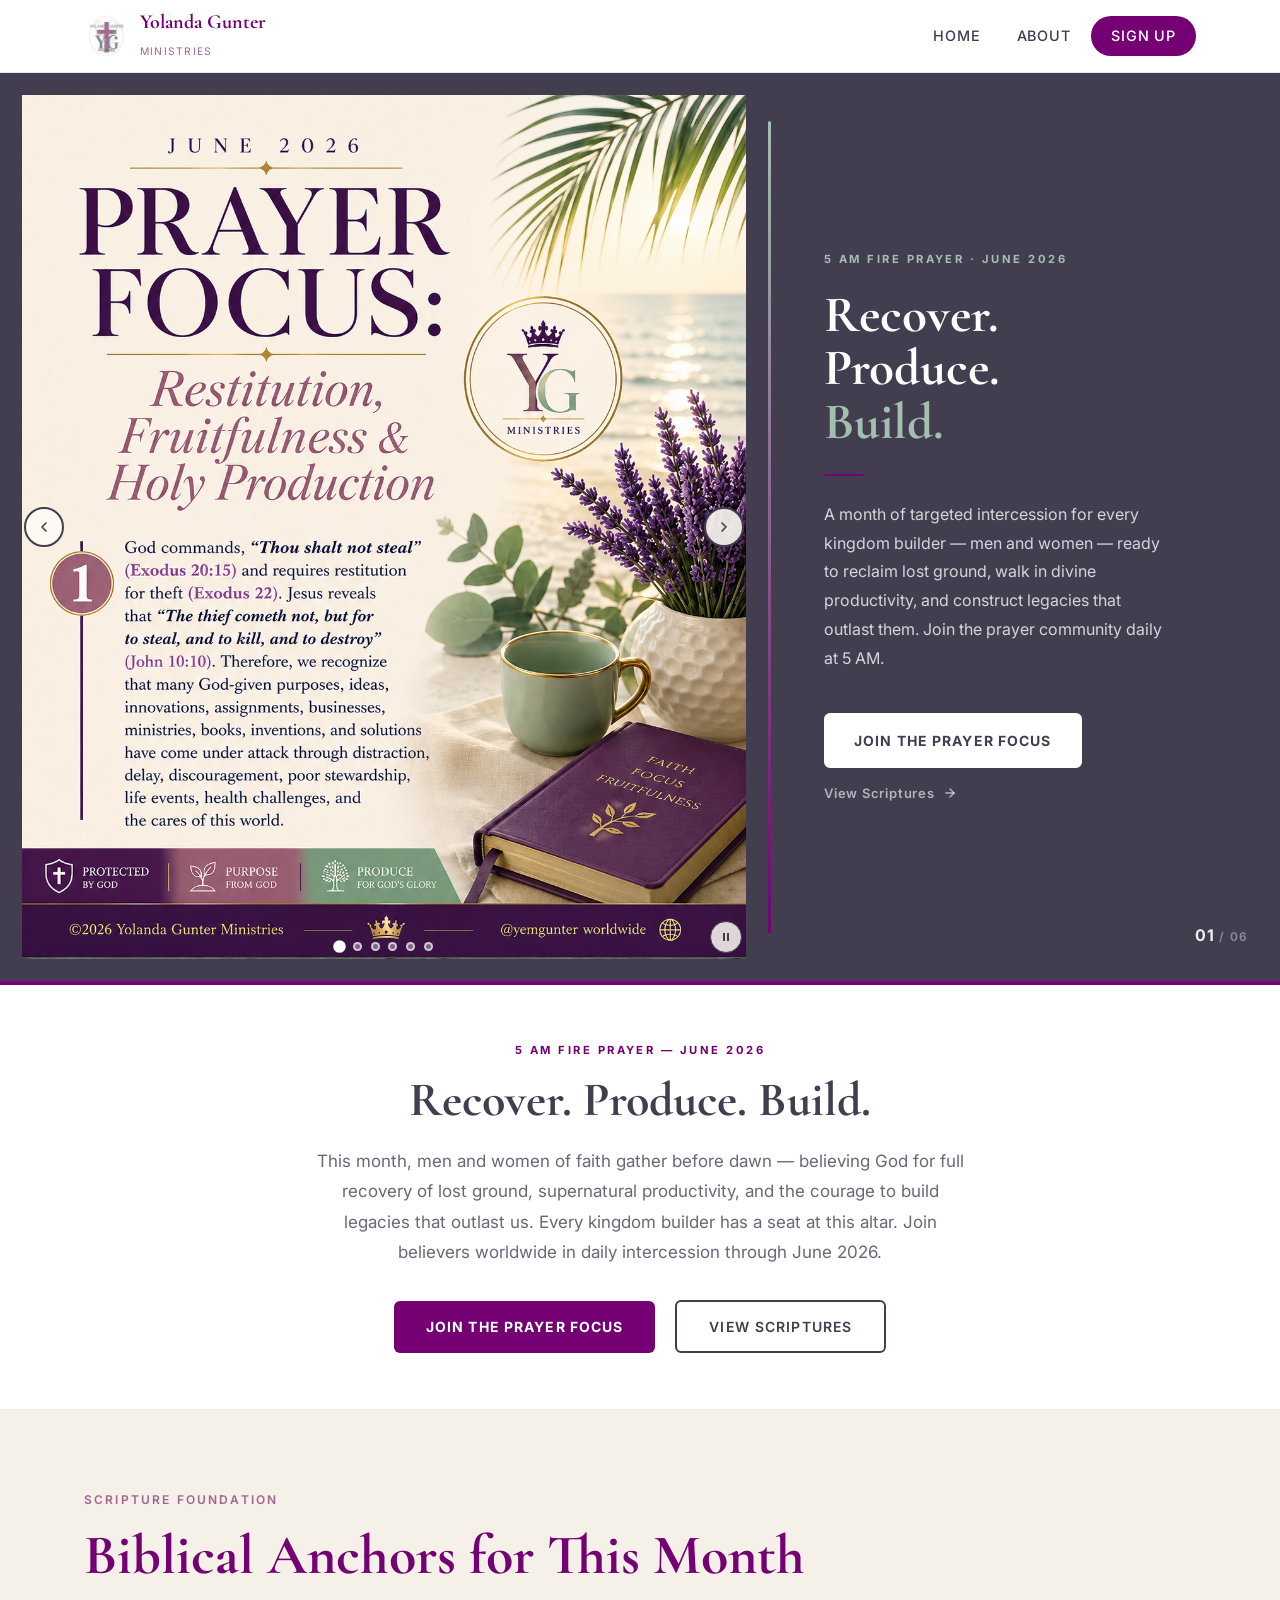
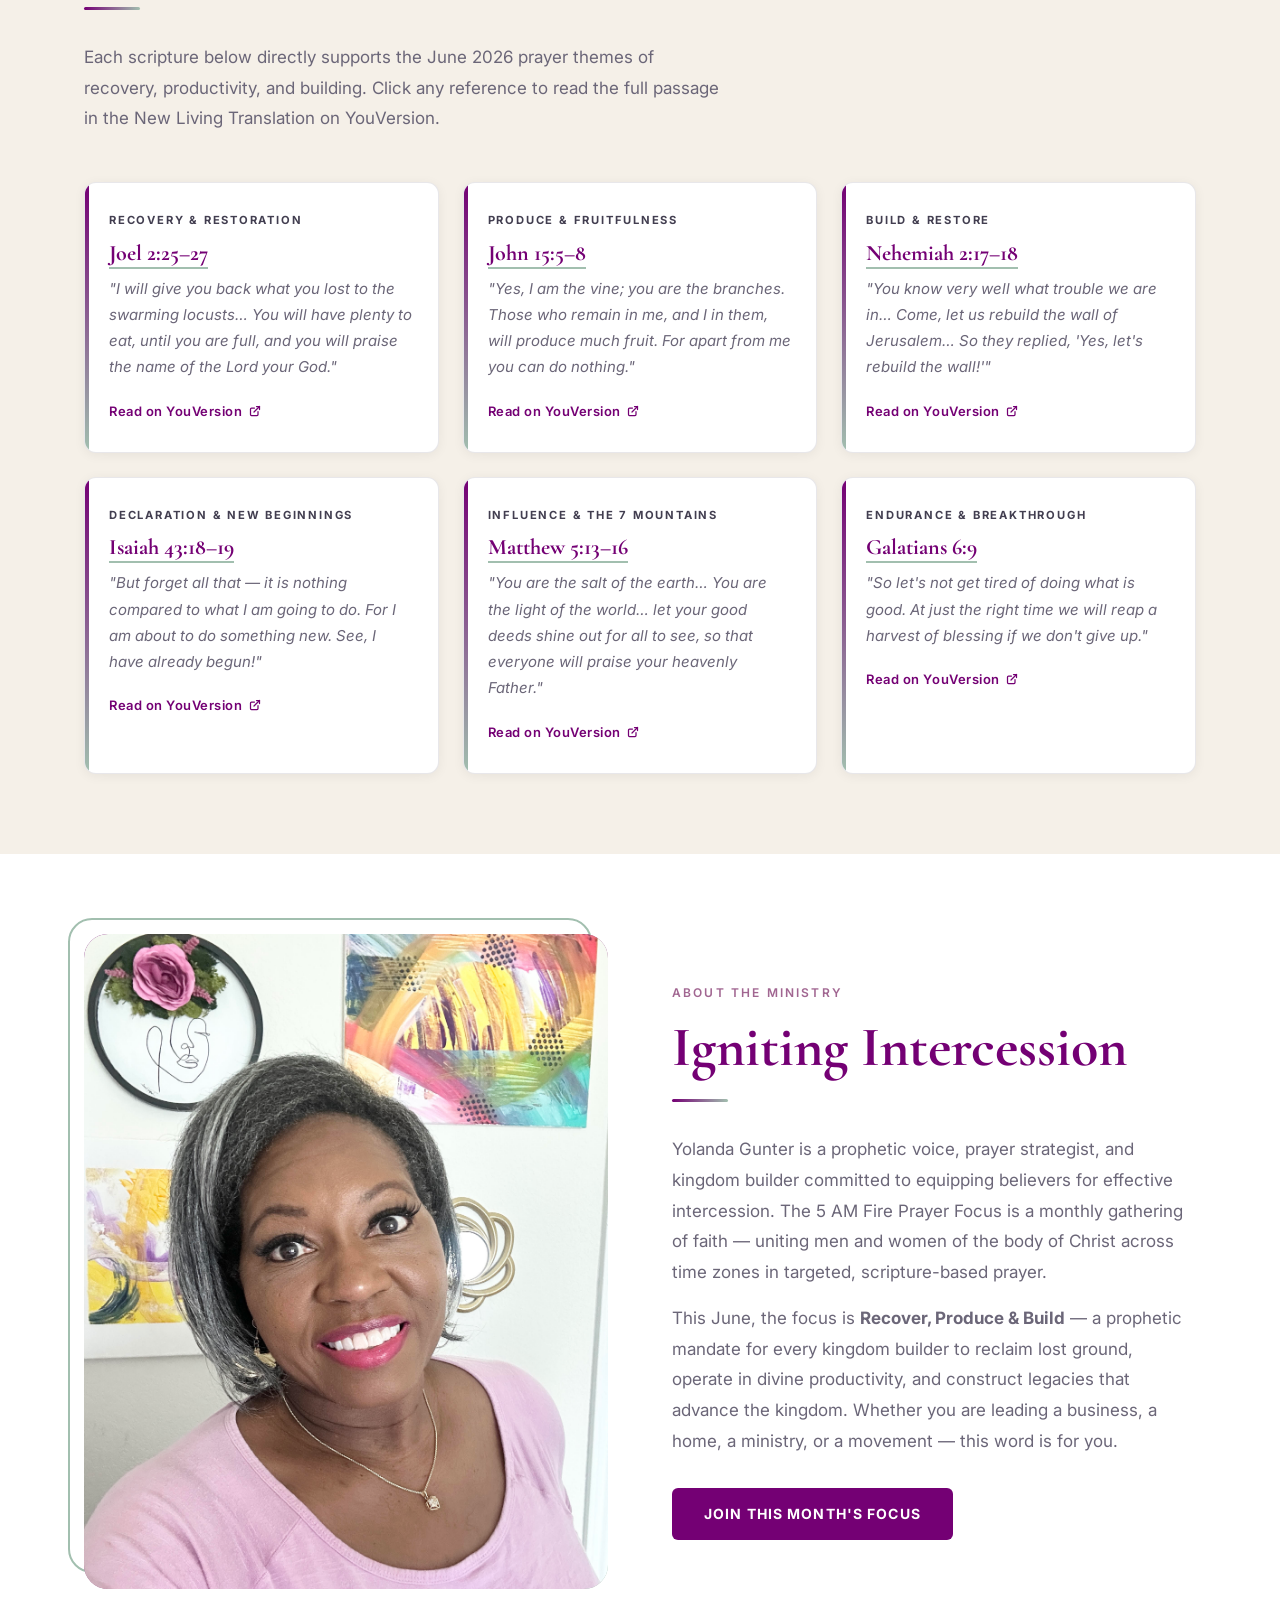
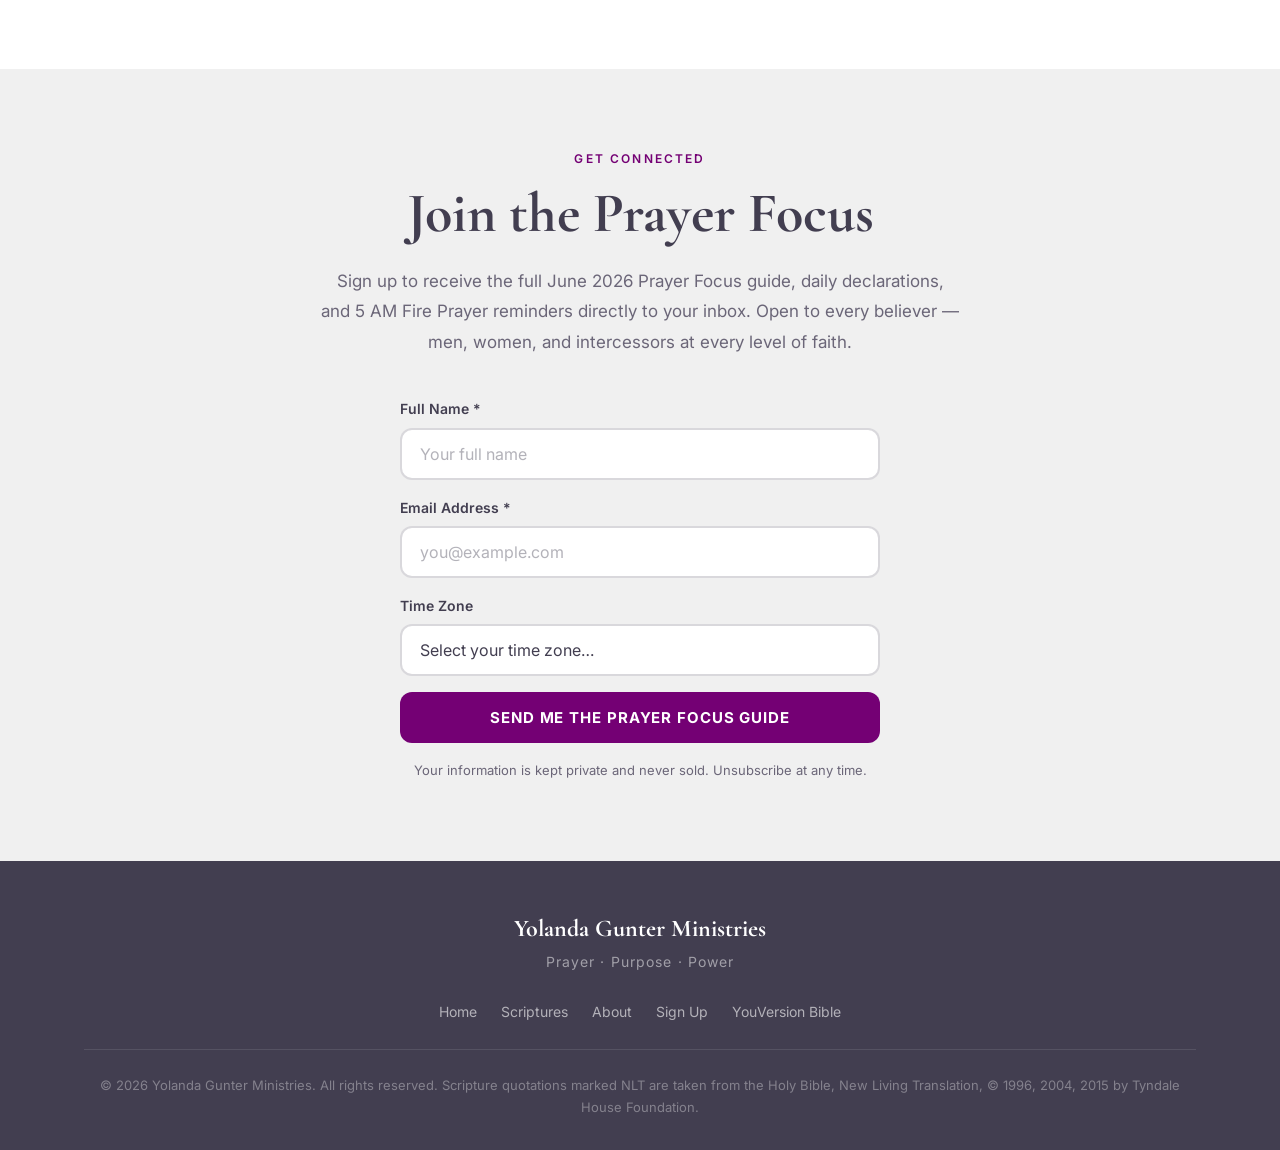
==== commit a7eba120: "Deactivate SMS Sign up" ====
--- a/index.html
+++ b/index.html
@@ -235,11 +235,12 @@
               <option value="INT">International</option>
             </select>
           </div>
-          <div class="form-checkbox-group">
+          <!-- SMS <div class="form-checkbox-group">
             <input type="checkbox" id="signup-sms" name="sms" value="yes" aria-describedby="signup-sms-desc" />
             <label for="signup-sms" id="signup-sms-desc">Yes, I'd also like SMS reminders for the 5 AM Fire Prayer</label>
-          </div>
+          </div>-->
           <button type="submit" class="btn-signup">Send Me the Prayer Focus Guide</button>
+          <p id="form-message" style="display:none; margin-top:1rem; font-weight:500;" role="alert" aria-live="polite"></p>
           <p class="form-privacy" role="note">Your information is kept private and never sold. Unsubscribe at any time.</p>
         </form>
       </div>
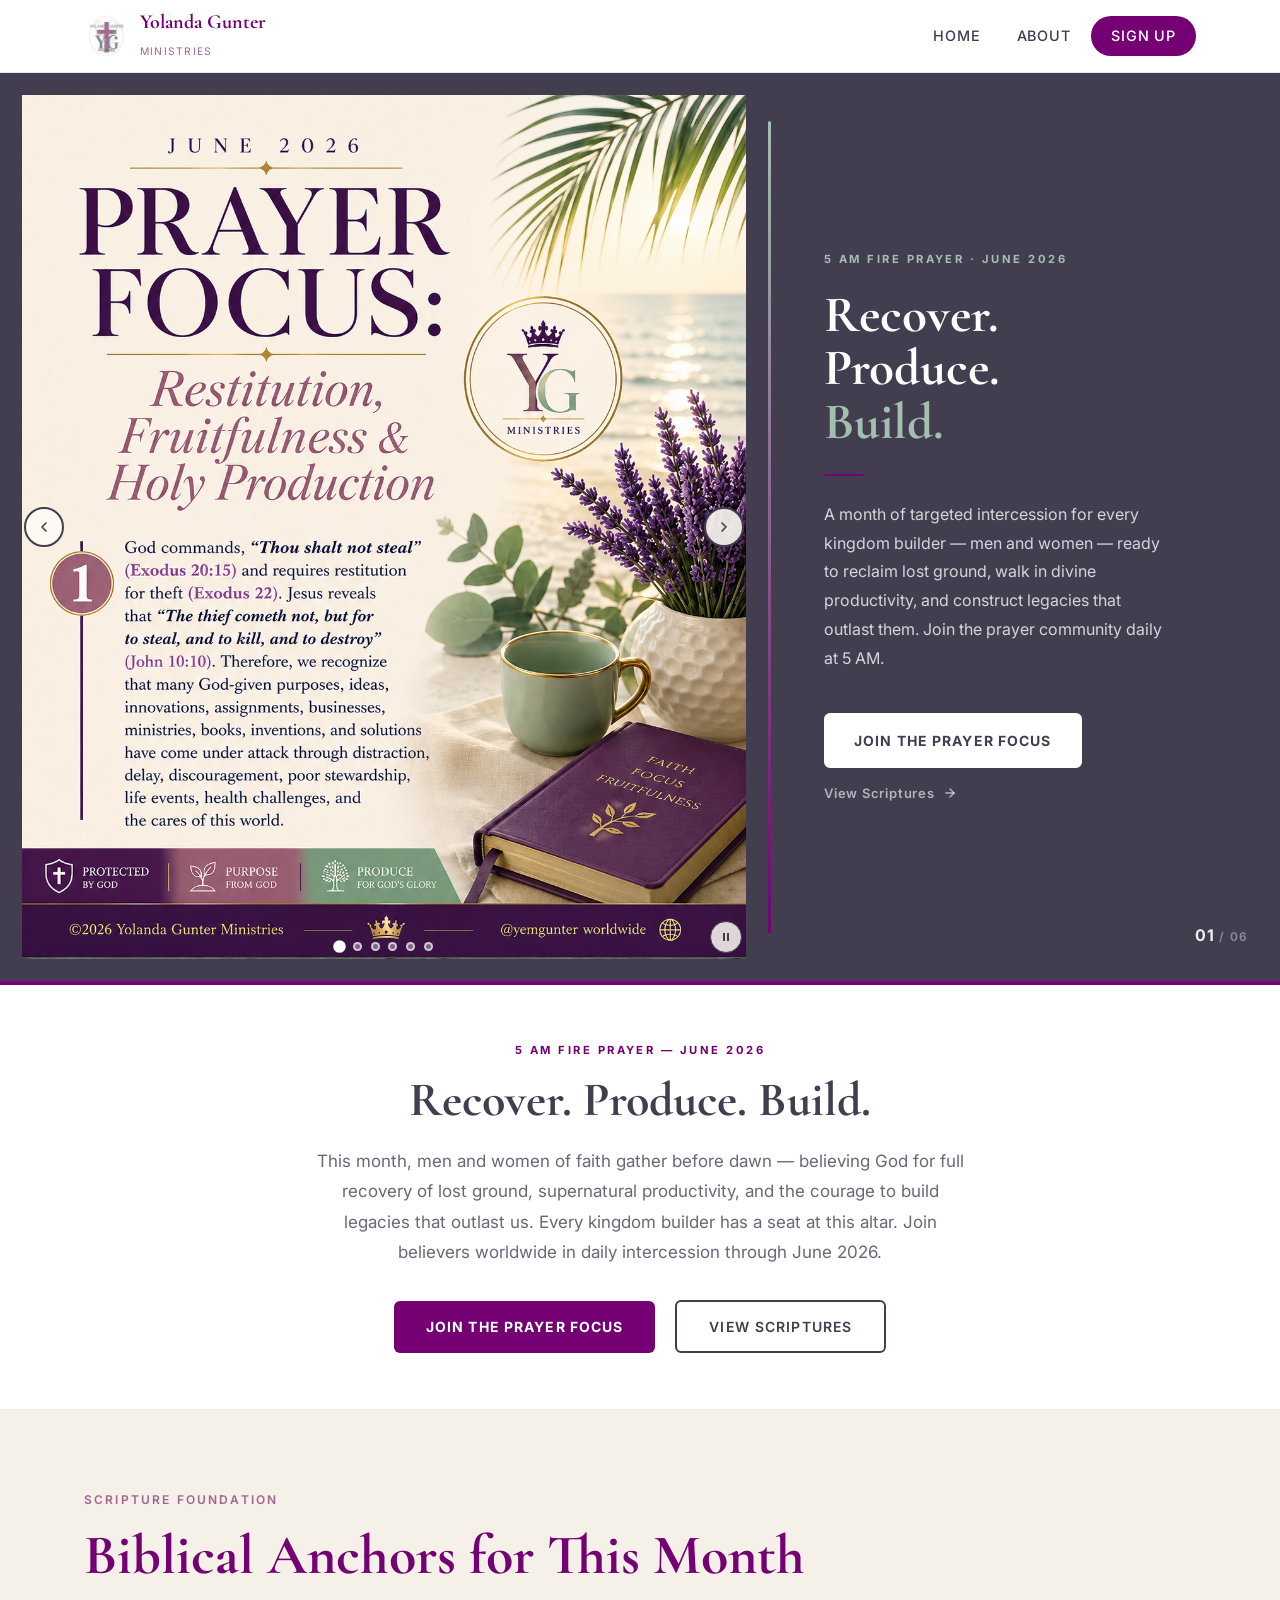
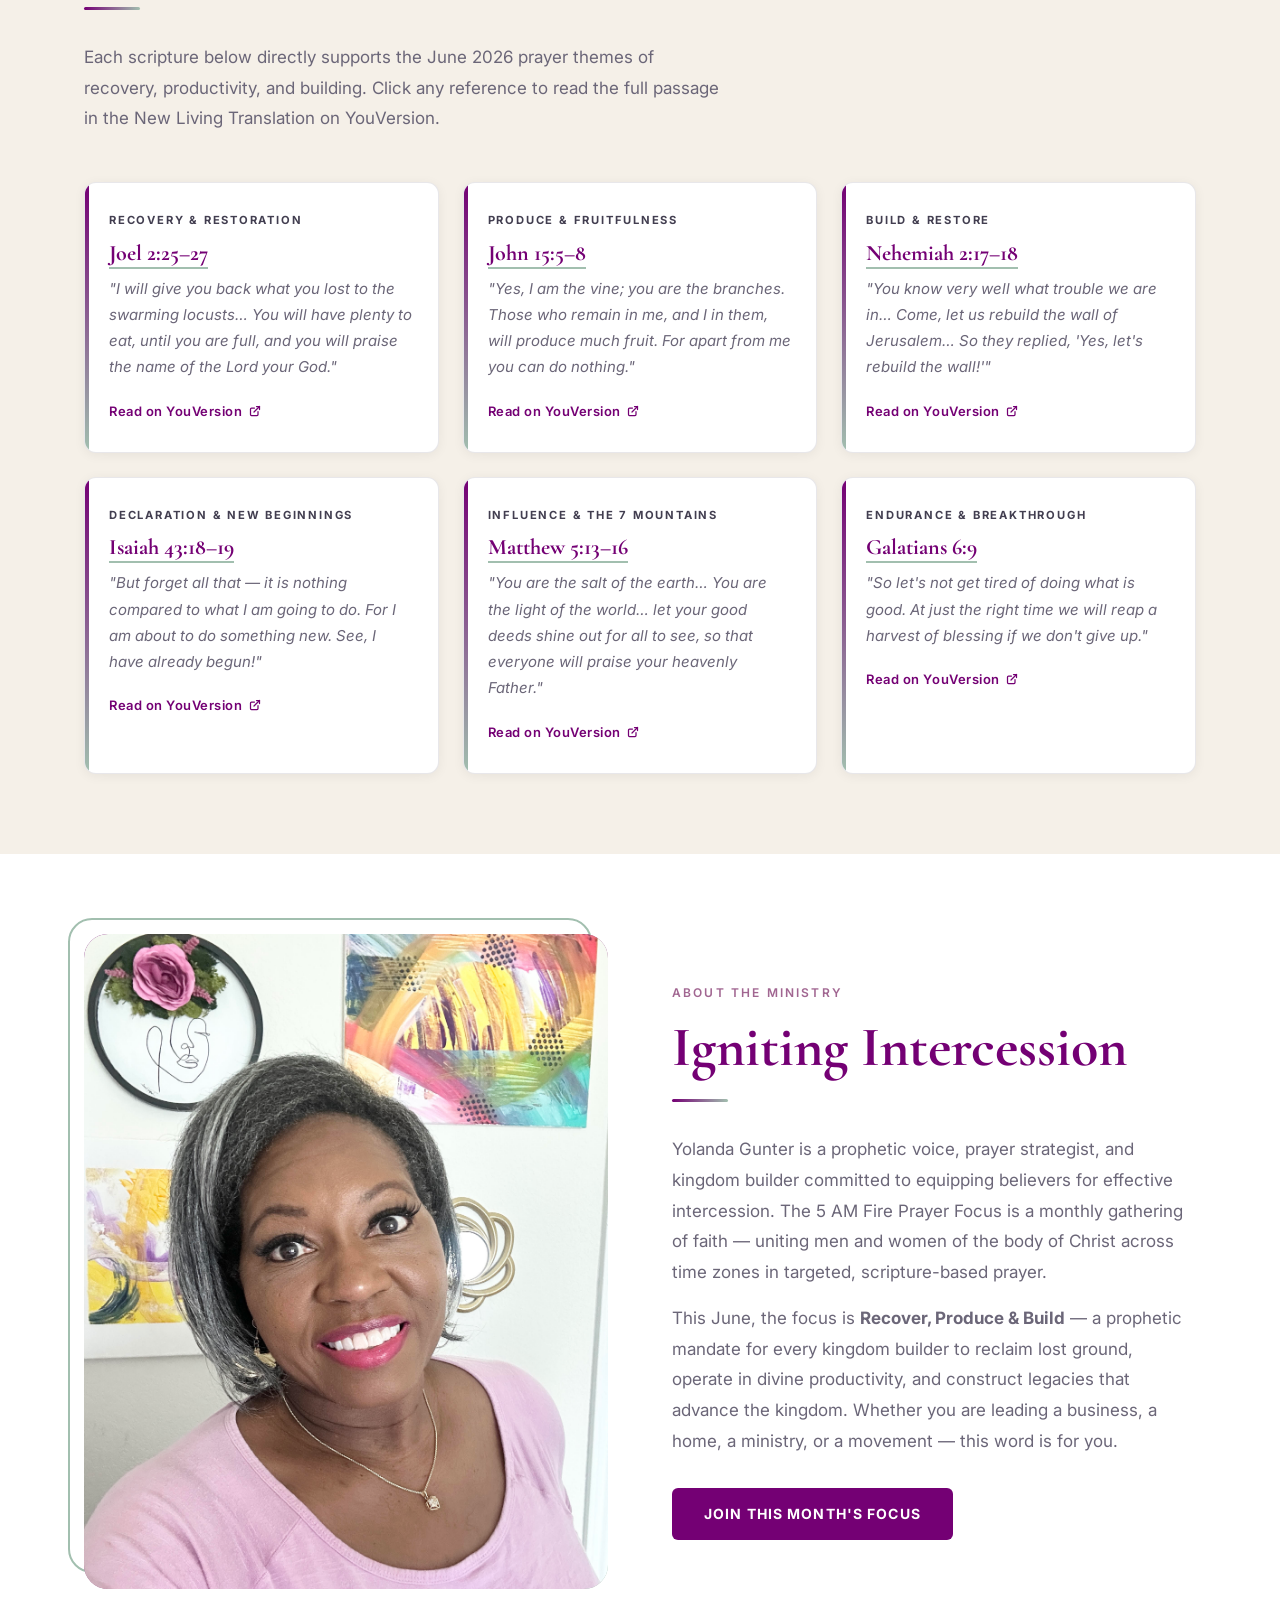
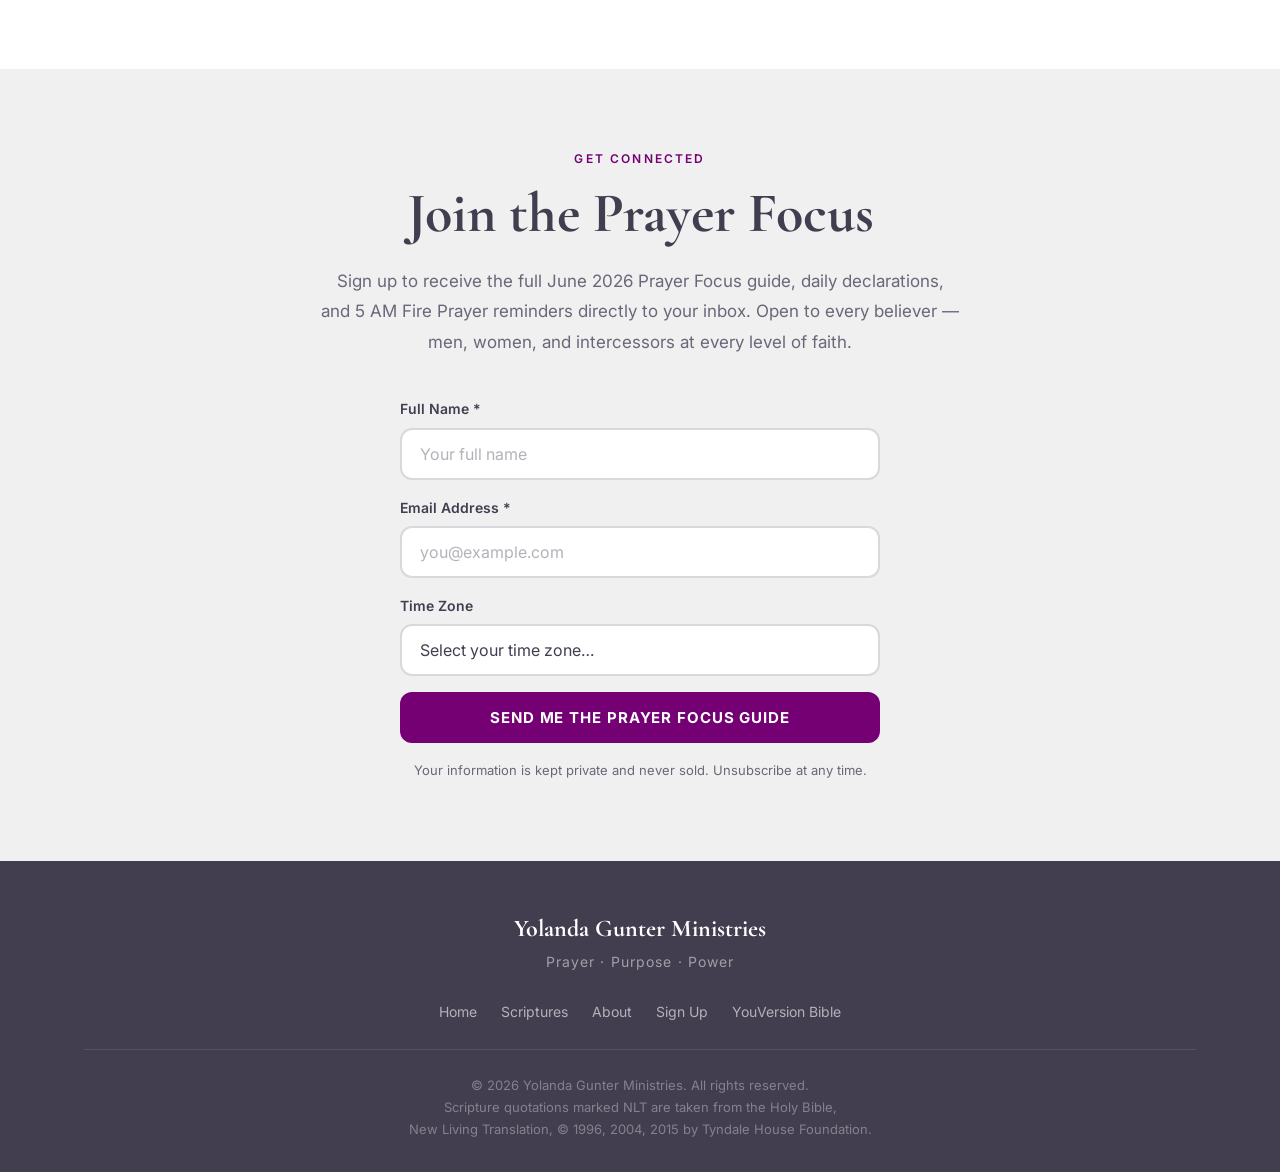
==== commit 4e442e64: "update footer-footer" ====
--- a/index.html
+++ b/index.html
@@ -264,7 +264,7 @@
           <li><a href="https://www.bible.com" target="_blank" rel="noopener noreferrer" aria-label="YouVersion Bible — opens in new tab">YouVersion Bible</a></li>
         </ul>
       </nav>
-      <p class="footer-copy">&copy; 2026 Yolanda Gunter Ministries. All rights reserved. Scripture quotations marked NLT are taken from the Holy Bible, New Living Translation, &copy; 1996, 2004, 2015 by Tyndale House Foundation.</p>
+      <p class="footer-copy">&copy; 2026 Yolanda Gunter Ministries. All rights reserved.<br> Scripture quotations marked NLT are taken from the Holy Bible, <br>New Living Translation, &copy; 1996, 2004, 2015 by Tyndale House Foundation.</p>
     </div>
   </footer>
 
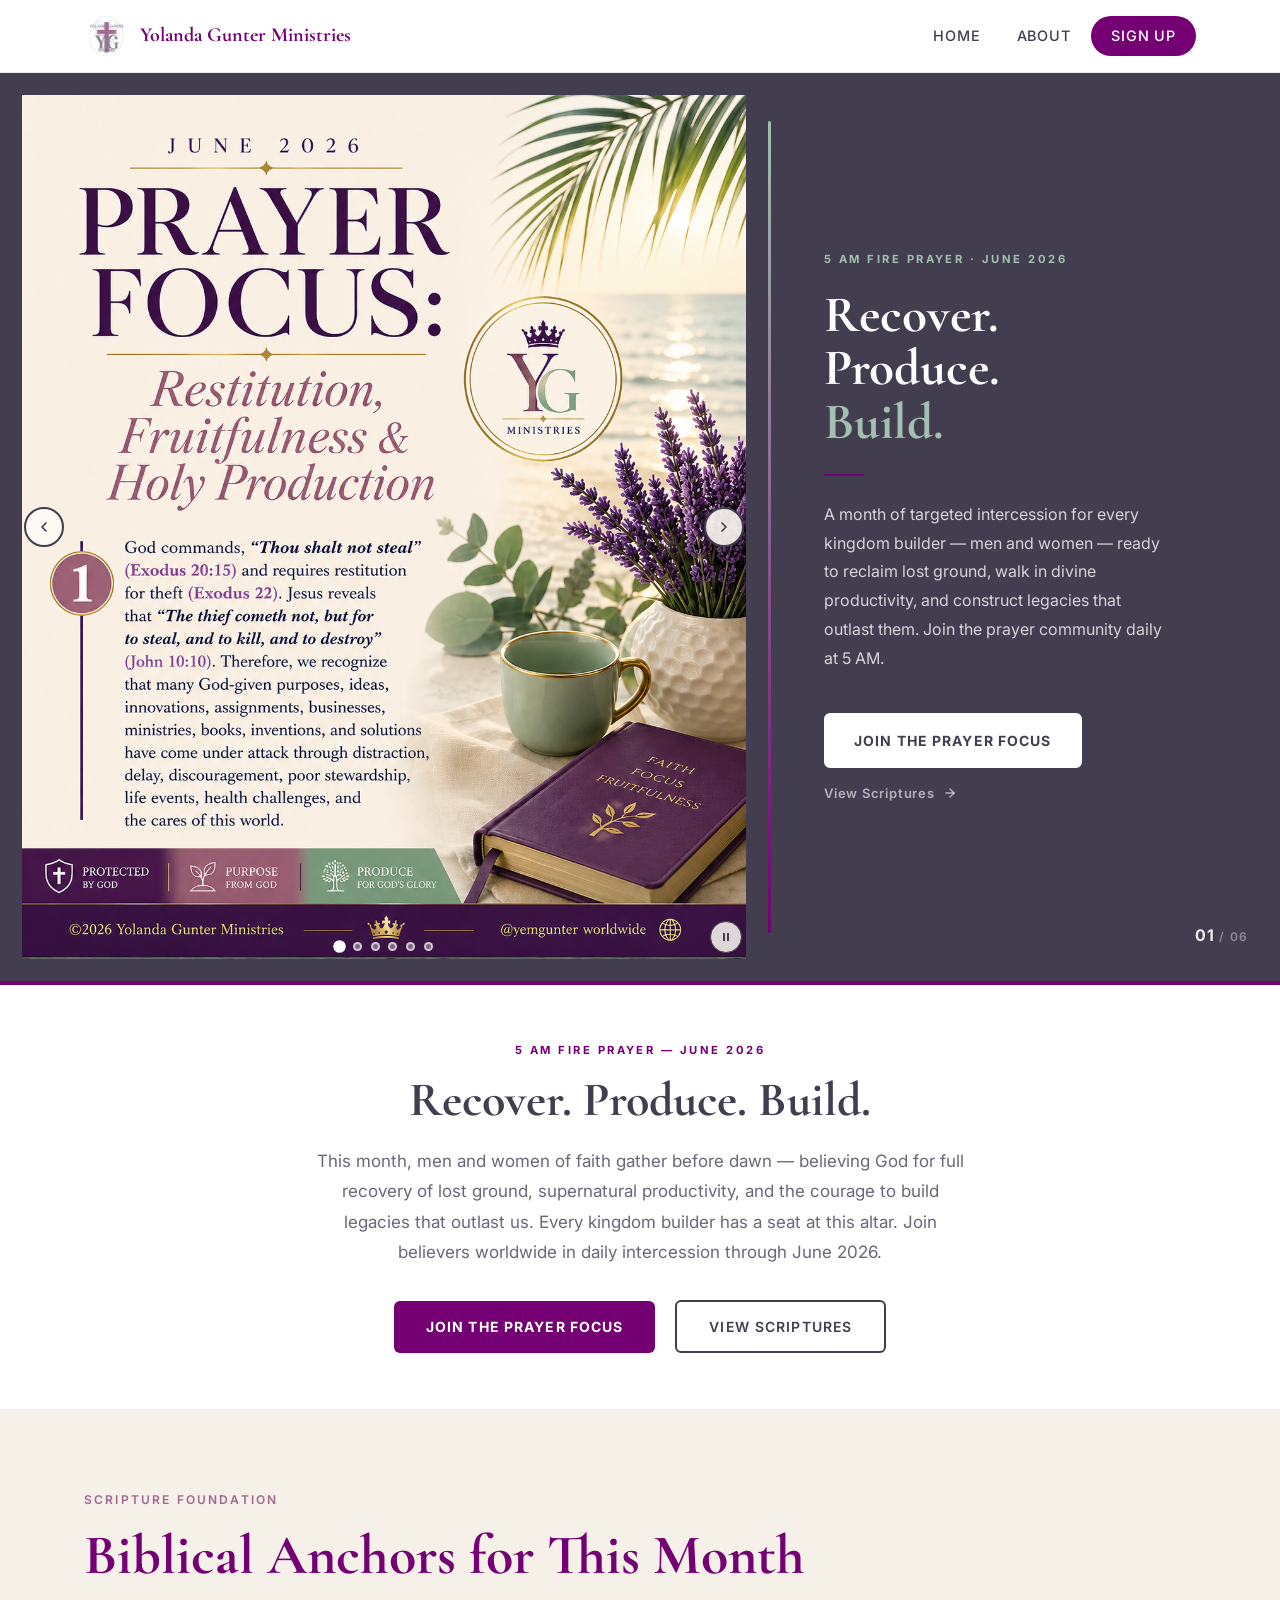
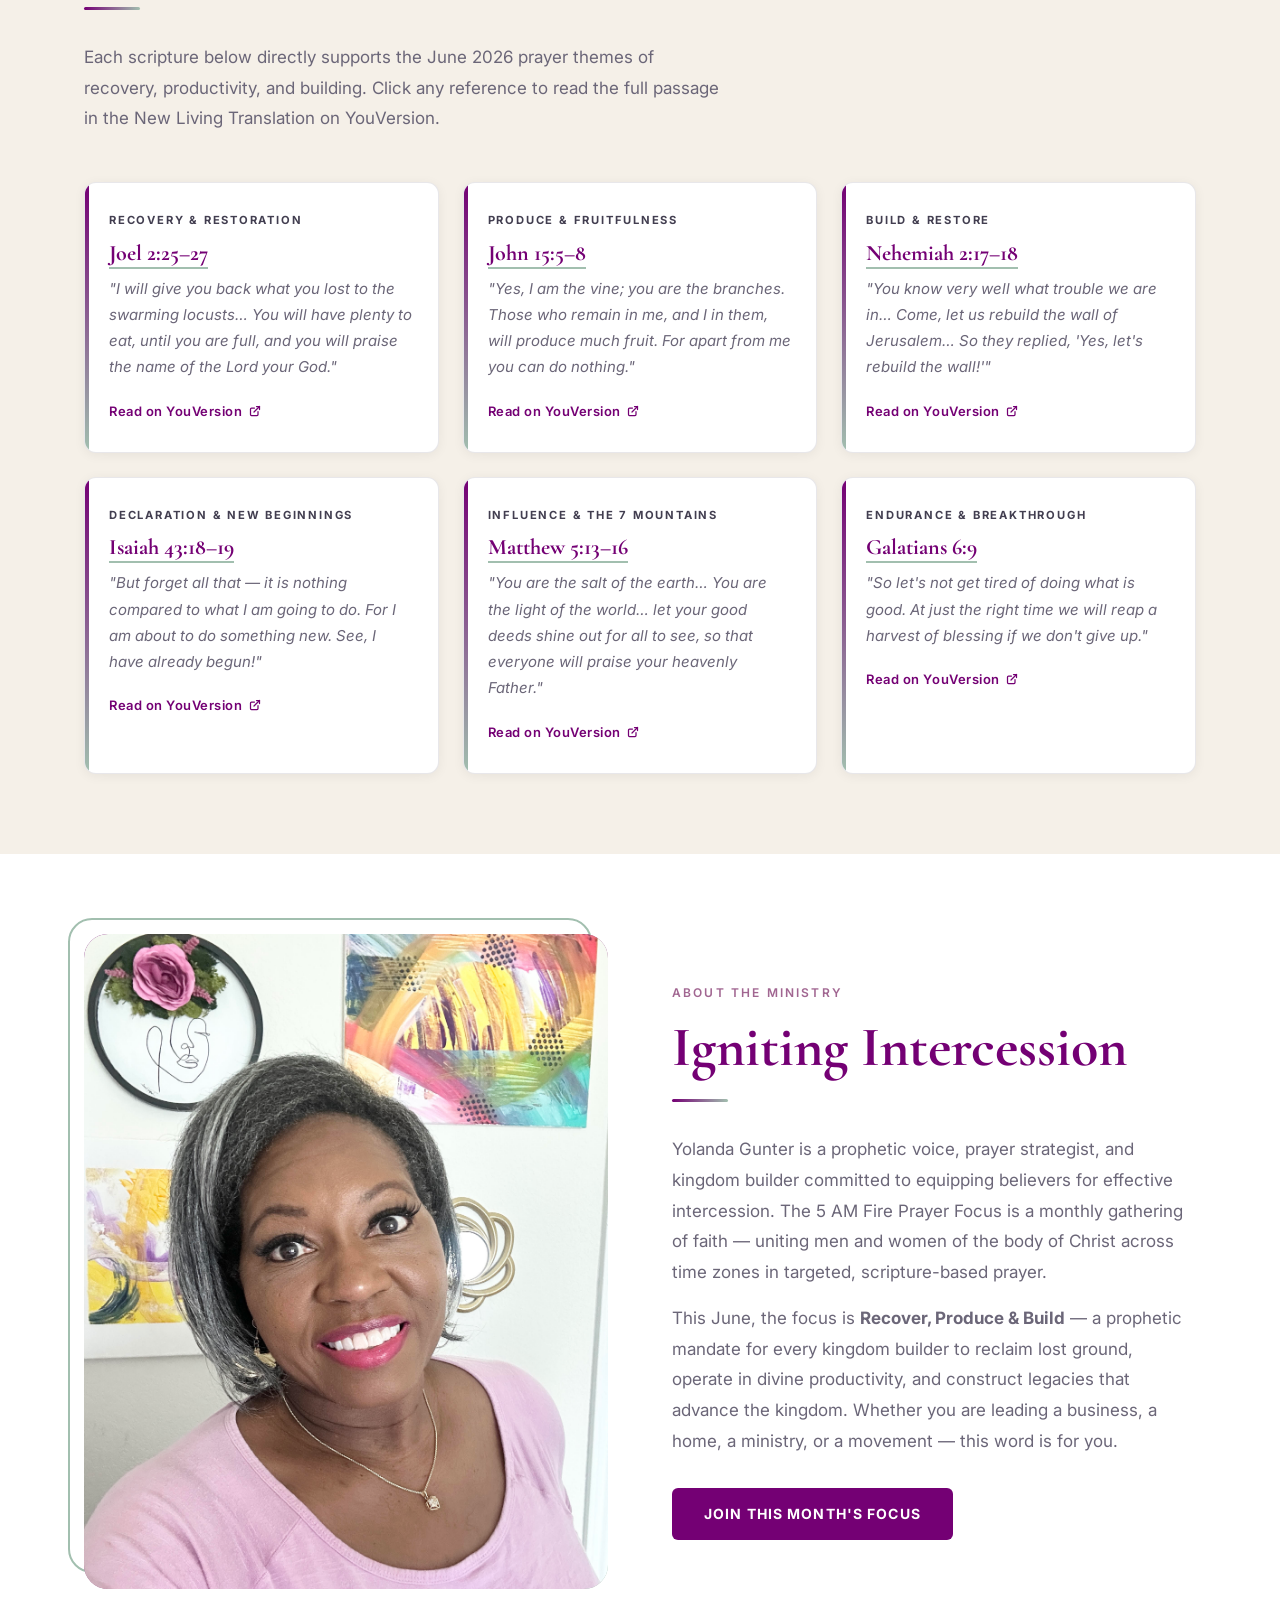
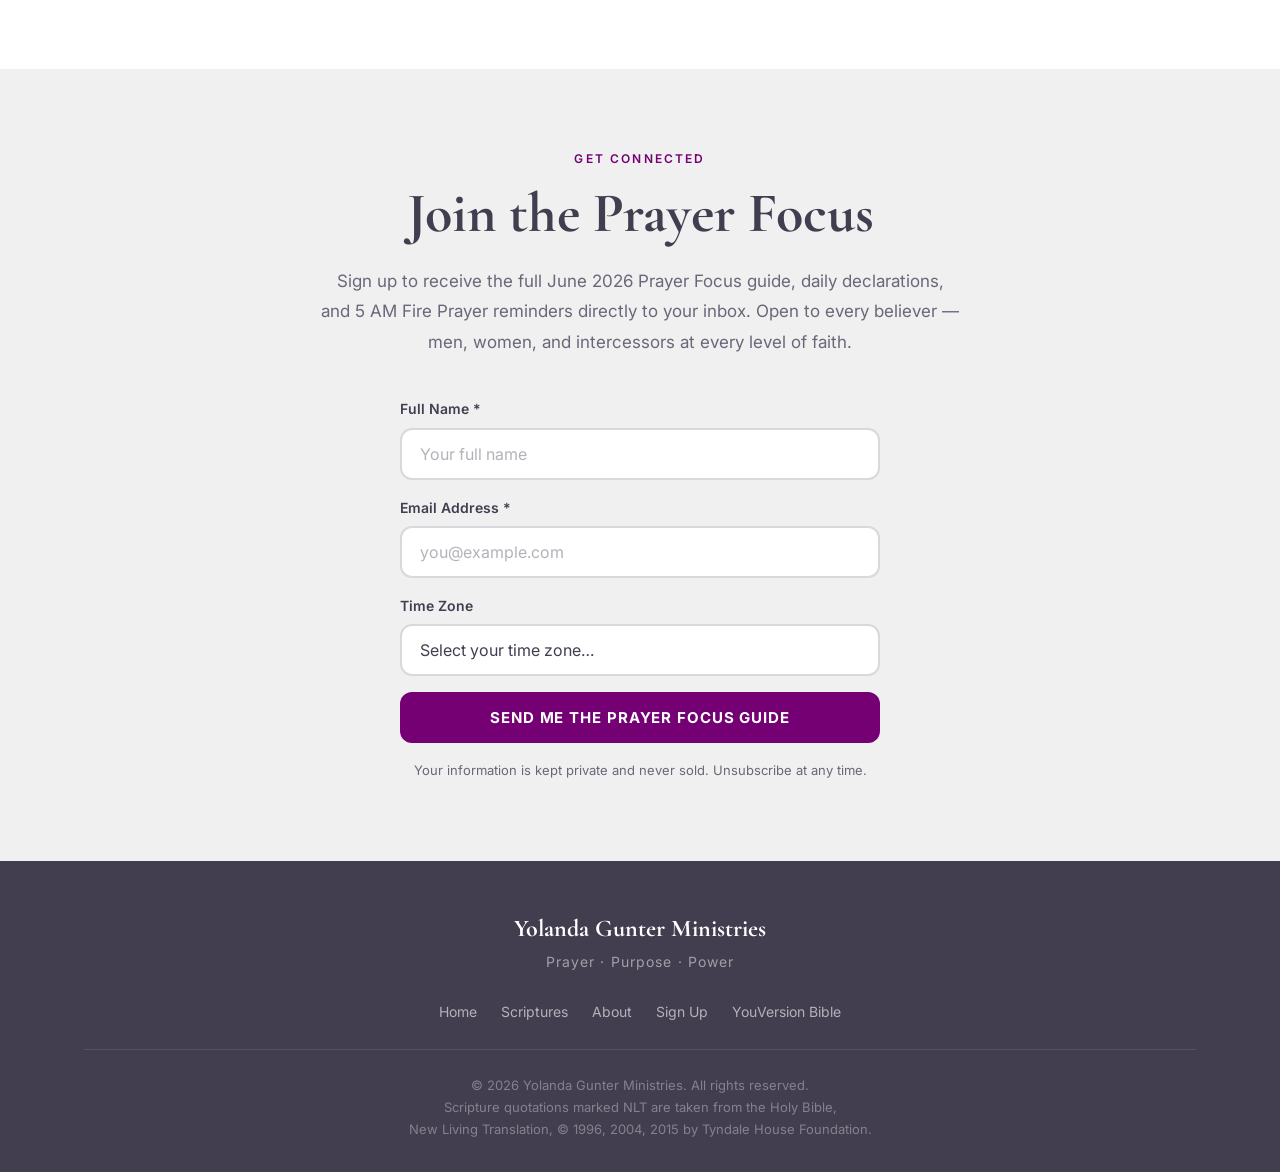
==== commit 035a9ce8: "update nav logo sub" ====
--- a/index.html
+++ b/index.html
@@ -27,9 +27,9 @@
       <a class="nav-logo" href="#hero" aria-label="Yolanda Gunter Ministries — Home">
         <img src="images/yolandagunter_logo.png" alt="" aria-hidden="true" width="44" height="44" />
         <span>
-          <span class="nav-logo-text">Yolanda Gunter</span><br />
-          <span class="nav-logo-sub">Ministries</span>
-        </span>
+          <span class="nav-logo-text">Yolanda Gunter Ministries</span><br />
+          <!-- NAV LOGO SUBTEXT <span class="nav-logo-sub">Ministries</span> -->
+         </span>
       </a>
       <button class="nav-toggle" aria-controls="nav-list" aria-expanded="false" aria-label="Open navigation menu">
         <svg width="24" height="24" viewBox="0 0 24 24" fill="none" stroke="currentColor" stroke-width="2" stroke-linecap="round" aria-hidden="true">
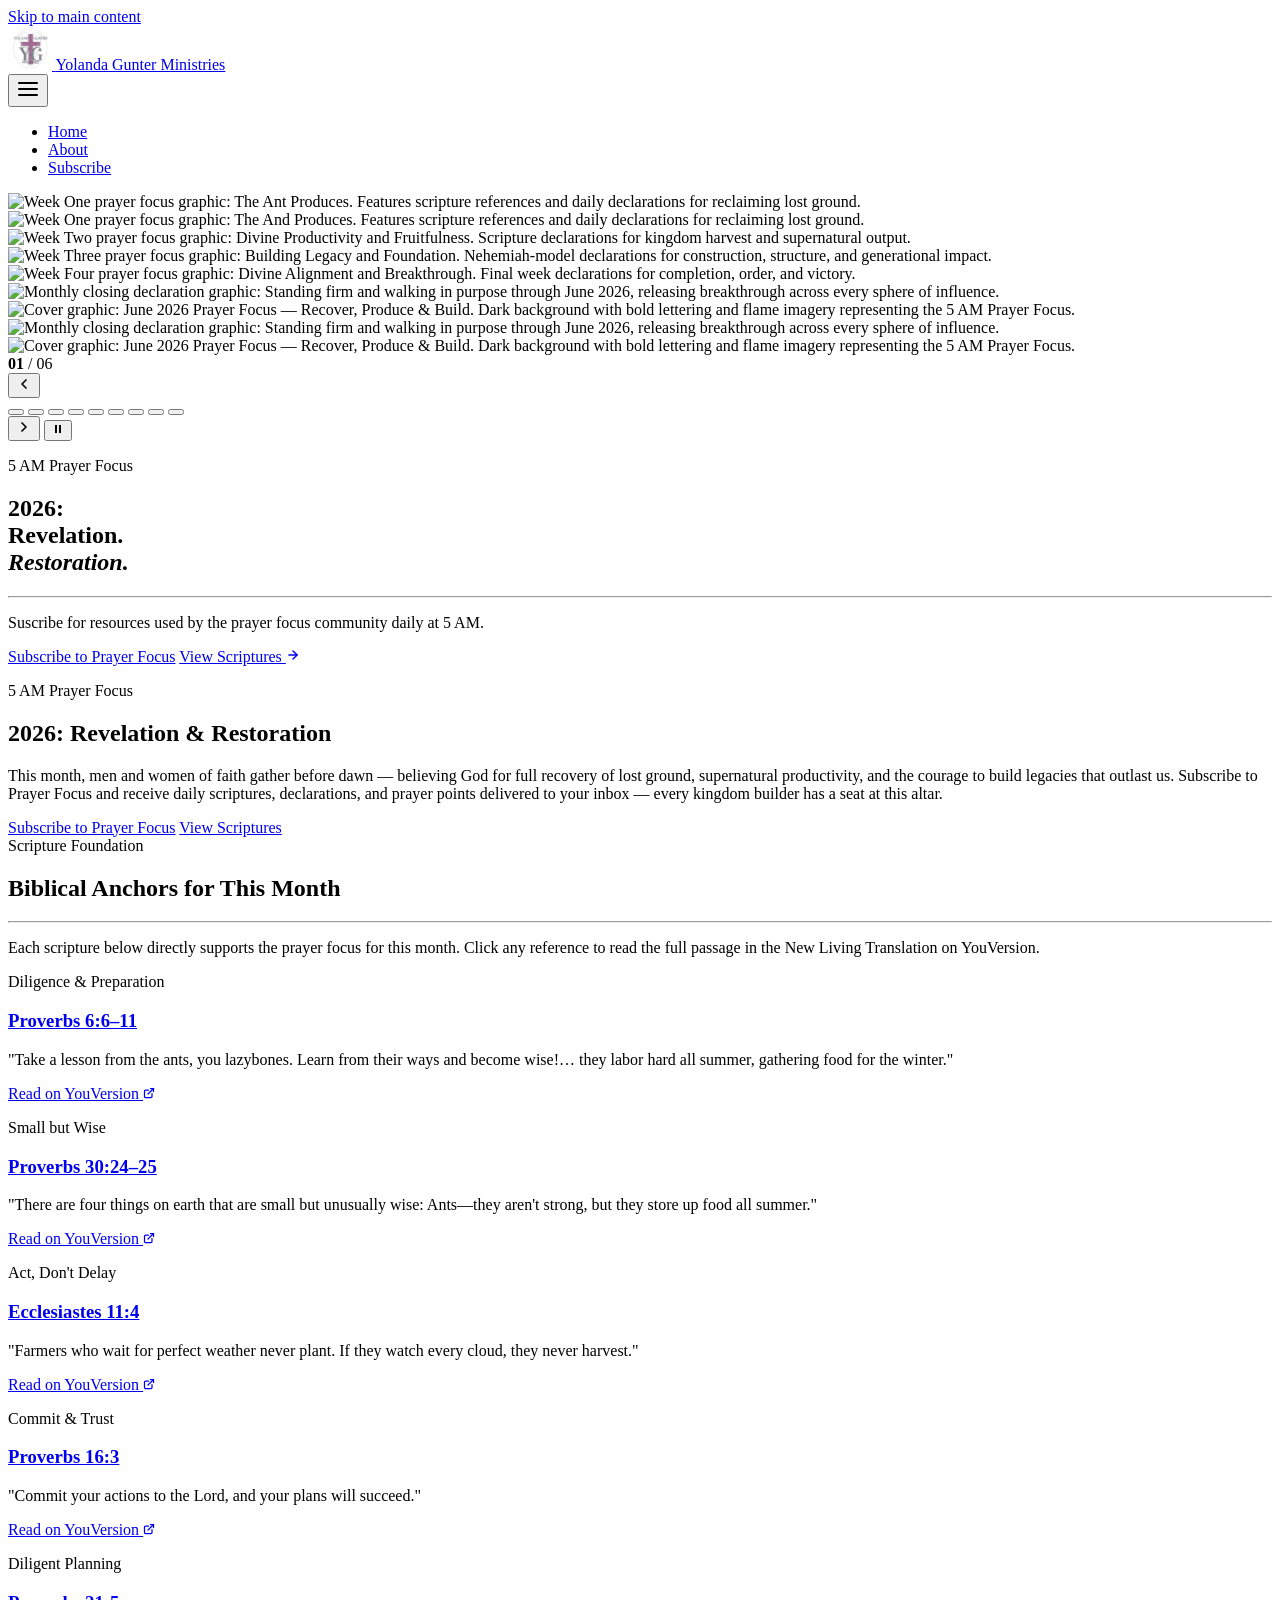
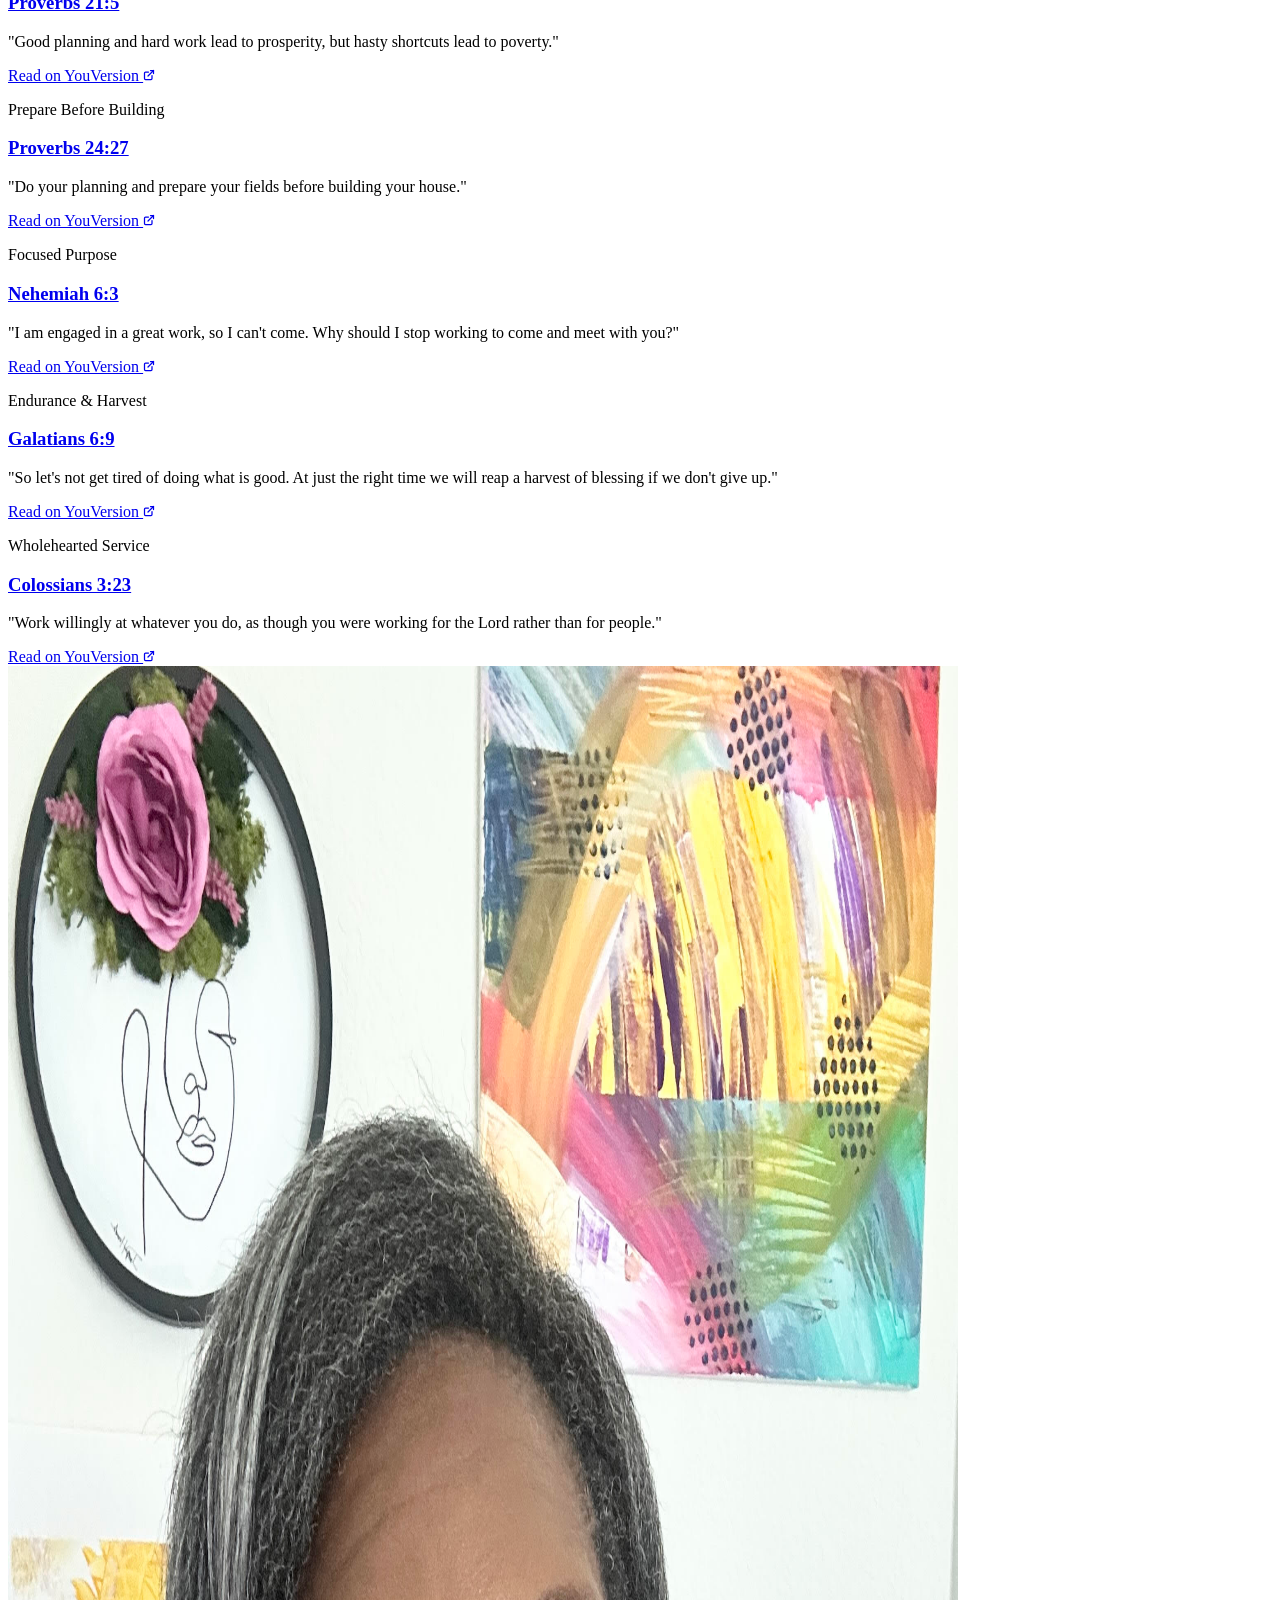
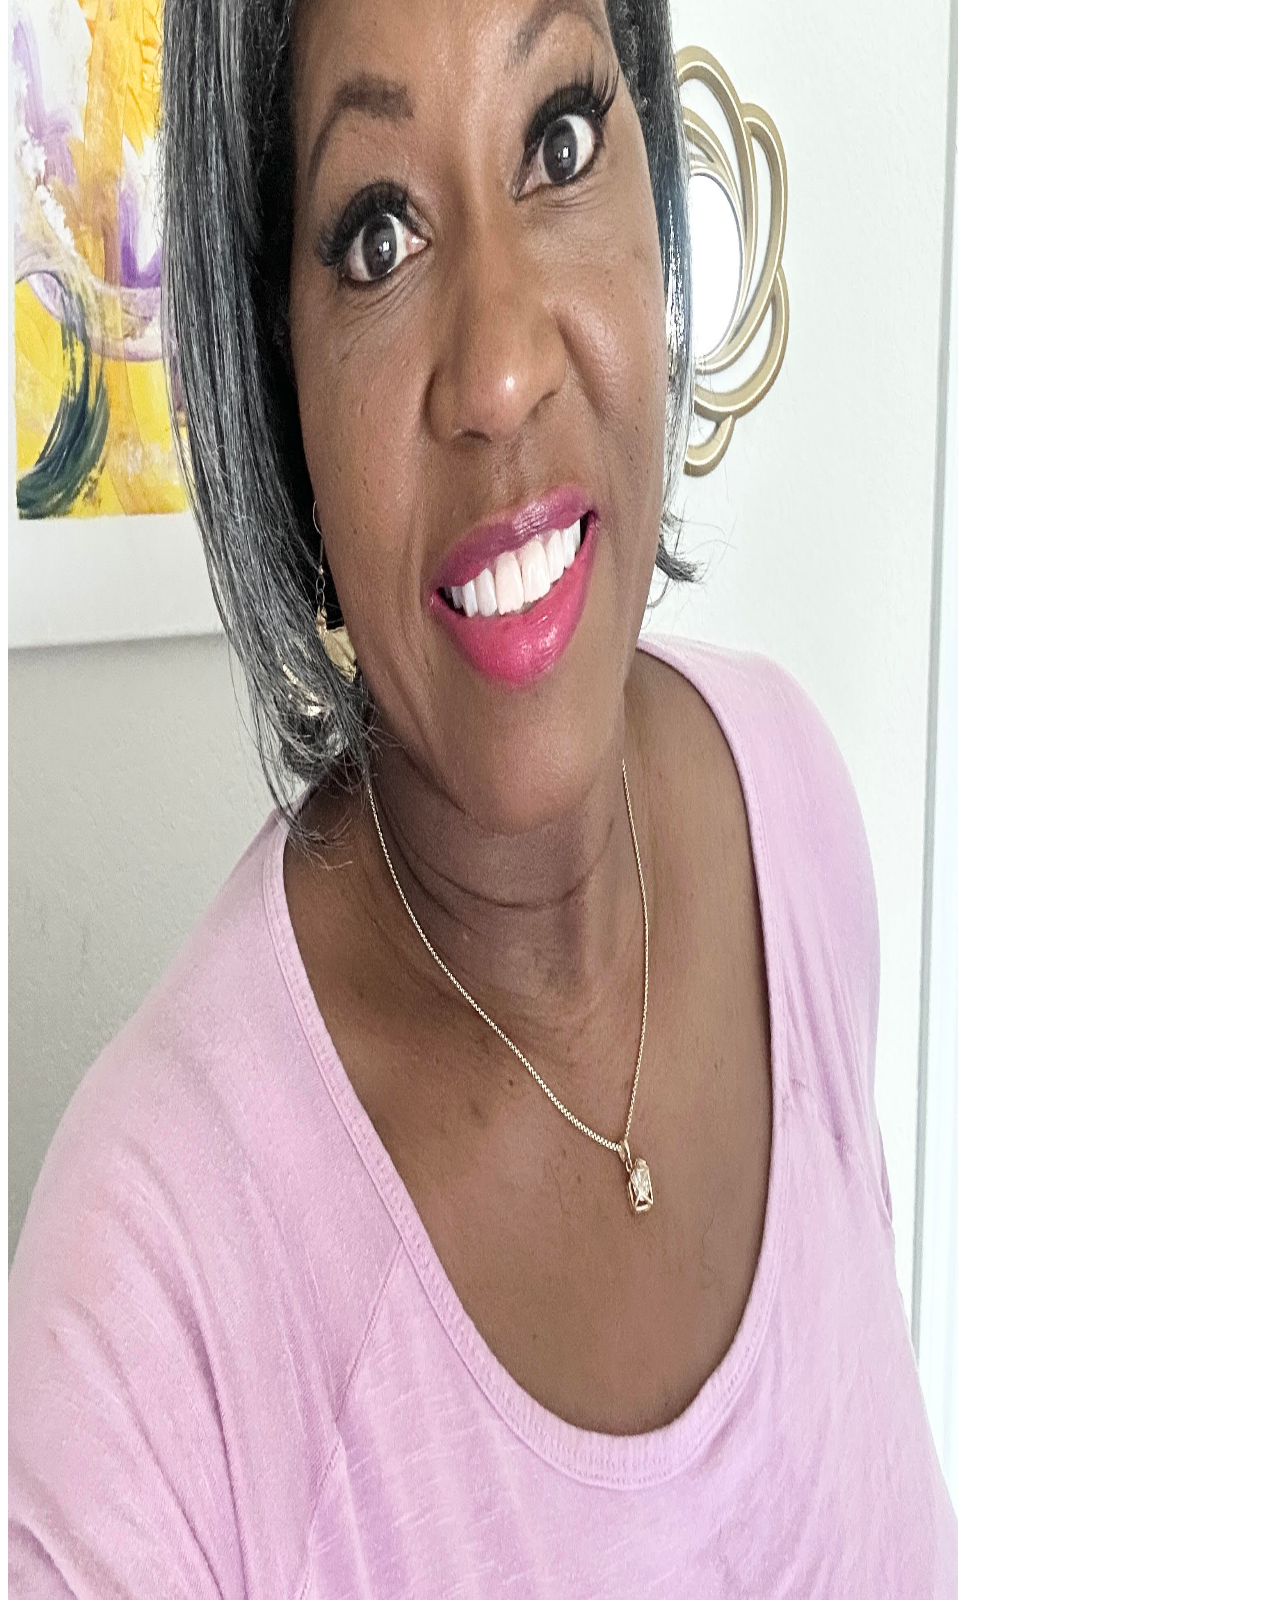
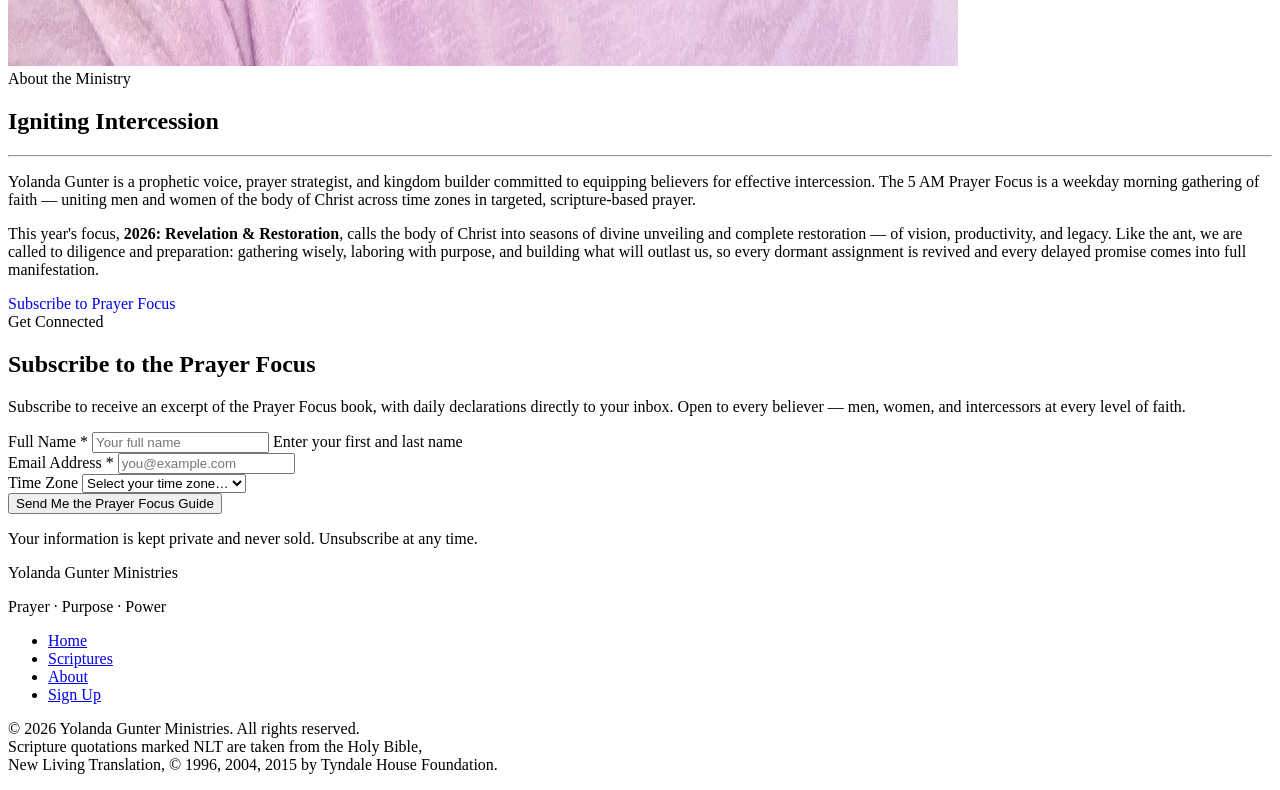
==== commit 7cf8e508: "Updated for July Prayer Focus Added book.html for resources Updated functionality in styles.css and " ====
--- a/index.html
+++ b/index.html
@@ -3,18 +3,21 @@
 <head>
   <meta charset="UTF-8" />
   <meta name="viewport" content="width=device-width, initial-scale=1.0" />
-  <meta name="description" content="June 2026 Prayer Focus — Recover, Produce &amp; Build. A monthly prayer guide from Yolanda Gunter. Join believers in focused, faith-filled intercession." />
-  <title>June 2026 Prayer Focus — Recover, Produce &amp; Build</title>
-
-  <meta property="og:title" content="June 2026 Prayer Focus — Recover, Produce &amp; Build" />
-  <meta property="og:description" content="Join Yolanda Gunter for the June 2026 5 AM Fire Prayer Focus. Daily scriptures, declarations, and community intercession." />
+  <meta name="description" content="2026 Prayer Focus — Revelation &amp; Restoration. A prayer guide from Yolanda Gunter. Join believers in focused, faith-filled intercession." />
+  <title>2026 Prayer Focus — Revelation &amp; Restoration</title>
+
+  <meta property="og:title" content="2026 Prayer Focus — Recover, Produce &amp; Build" />
+  <meta property="og:description" content="Join Yolanda Gunter for 5 AM Prayer Focus. Daily scriptures, declarations, and community intercession." />
   <meta property="og:image" content="images/PRAYER FOCUS — JUNE 2026A.png" />
   <meta property="og:type" content="website" />
 
   <link rel="preconnect" href="https://fonts.googleapis.com" />
   <link rel="preconnect" href="https://fonts.gstatic.com" crossorigin />
   <link href="https://fonts.googleapis.com/css2?family=Cormorant+Garamond:wght@400;600;700&family=Inter:wght@300;400;500;600&display=swap" rel="stylesheet" />
-  <link rel="stylesheet" href="css/styles.css" />
+  <!-- v4 preview: points at styles-v4.css / main-v4.js. Full-bleed hero below 1024px (phones, portrait iPad);
+       original 60/40 split hero with a thinner frame at 1024px+ (landscape iPad, laptops, desktops).
+       styles.css, styles-v2.css, styles-v3.css, main.js, main-v2.js, main-v3.js are all untouched. -->
+  <link rel="stylesheet" href="css/styles-v4.css" />
 </head>
 
 <body>
@@ -39,57 +42,85 @@
       <ul class="nav-links" id="nav-list" role="list">
         <li><a href="#hero" aria-current="page">Home</a></li>
         <li><a href="#about">About</a></li>
-        <li><a href="#signup" class="nav-cta">Sign Up</a></li>
+        <li><a href="#signup" class="nav-cta">Subscribe</a></li>
       </ul>
     </nav>
   </header>
 
   <main id="main-content">
 
-    <!-- HERO -->
+    <!-- HERO (v4 — full-bleed below 1024px, original 60/40 split with a thinner frame at 1024px+) -->
     <section id="hero" aria-label="June 2026 Prayer Focus">
       <div class="hero-split">
 
         <div class="hero-image-panel">
           <div class="carousel" role="region" aria-label="Prayer Focus slides" aria-roledescription="carousel">
             <div class="carousel-track" id="carousel-track" aria-live="off">
-
-              <div class="carousel-slide" role="group" aria-roledescription="slide" aria-label="Slide 1 of 6: Week One — Recover" id="slide-1">
-                <img src="images/PRAYER FOCUS — JUNE 2026A.png" alt="Week One prayer focus graphic: Recovery and Restoration. Features scripture references and daily declarations for reclaiming lost ground." width="1148" height="1370" />
-              </div>
-              <div class="carousel-slide" role="group" aria-roledescription="slide" aria-label="Slide 2 of 6: Week Two — Produce" id="slide-2" aria-hidden="true">
-                <img src="images/PRAYER FOCUS — JUNE 2026B.png" alt="Week Two prayer focus graphic: Divine Productivity and Fruitfulness. Scripture declarations for kingdom harvest and supernatural output." width="1254" height="1254" />
-              </div>
-              <div class="carousel-slide" role="group" aria-roledescription="slide" aria-label="Slide 3 of 6: Week Three — Build" id="slide-3" aria-hidden="true">
-                <img src="images/PRAYER FOCUS — JUNE 2026C.png" alt="Week Three prayer focus graphic: Building Legacy and Foundation. Nehemiah-model declarations for construction, structure, and generational impact." width="1254" height="1254" />
-              </div>
-              <div class="carousel-slide" role="group" aria-roledescription="slide" aria-label="Slide 4 of 6: Week Four — Alignment &amp; Breakthrough" id="slide-4" aria-hidden="true">
-                <img src="images/PRAYER FOCUS — JUNE 2026D.png" alt="Week Four prayer focus graphic: Divine Alignment and Breakthrough. Final week declarations for completion, order, and victory." width="1254" height="1254" />
-              </div>
-              <div class="carousel-slide" role="group" aria-roledescription="slide" aria-label="Slide 5 of 6: Monthly Declaration" id="slide-5" aria-hidden="true">
-                <img src="images/PRAYER FOCUS — JUNE 2026E.png" alt="Monthly closing declaration graphic: Standing firm and walking in purpose through June 2026, releasing breakthrough across every sphere of influence." width="1254" height="1254" />
-              </div>
-              <div class="carousel-slide" role="group" aria-roledescription="slide" aria-label="Slide 6 of 6: Prayer Focus Cover" id="slide-6" aria-hidden="true">
-                <img src="images/PRAYER FOCUS — JUNE 2026P.png" alt="Cover graphic: June 2026 Prayer Focus — Recover, Produce &amp; Build. Dark background with bold lettering and flame imagery representing the 5 AM Fire Prayer Focus." width="1254" height="1254" />
+              
+              <div class="carousel-slide" role="group" aria-roledescription="slide" aria-label="Slide 1 of 8: Week One — Recover" id="slide-0" data-ratio="1">
+                <img src="images/july_2026_0_cover.png" alt="Week One prayer focus graphic: The Ant Produces. Features scripture references and daily declarations for reclaiming lost ground." width="1254" height="1254" />
+              </div>
+
+              <div class="carousel-slide" role="group" aria-roledescription="slide" aria-label="Slide 1 of 8: Week One — Recover" id="slide-1" data-ratio="1">
+                <img src="images/july_2026_1_mindset.png" alt="Week One prayer focus graphic: The And Produces. Features scripture references and daily declarations for reclaiming lost ground." width="1254" height="1254" />
+              </div>
+              <div class="carousel-slide" role="group" aria-roledescription="slide" aria-label="Slide 2 of 8: Week Two — Produce" id="slide-2" aria-hidden="true" data-ratio="1">
+                <img src="images/july_2026_2_cta.png" alt="Week Two prayer focus graphic: Divine Productivity and Fruitfulness. Scripture declarations for kingdom harvest and supernatural output." width="1254" height="1254" />
+              </div>
+              <div class="carousel-slide" role="group" aria-roledescription="slide" aria-label="Slide 3 of 8: Week Three — Build" id="slide-3" aria-hidden="true" data-ratio="1">
+                <img src="images/july_2026_3_prayer-point_a.png" alt="Week Three prayer focus graphic: Building Legacy and Foundation. Nehemiah-model declarations for construction, structure, and generational impact." width="1254" height="1254" />
+              </div>
+              <div class="carousel-slide" role="group" aria-roledescription="slide" aria-label="Slide 4 of 8: Week Four — Alignment &amp; Breakthrough" id="slide-4" aria-hidden="true" data-ratio="1">
+                <img src="images/july_2026_4_prayer-point_b.png" alt="Week Four prayer focus graphic: Divine Alignment and Breakthrough. Final week declarations for completion, order, and victory." width="1254" height="1254" />
+              </div>
+              <div class="carousel-slide" role="group" aria-roledescription="slide" aria-label="Slide 5 of 8: Monthly Declaration" id="slide-5" aria-hidden="true" data-ratio="1">
+                <img src="images/july_2026_5_prayer-point_c.png" alt="Monthly closing declaration graphic: Standing firm and walking in purpose through June 2026, releasing breakthrough across every sphere of influence." width="1254" height="1254" />
+              </div>
+              <div class="carousel-slide" role="group" aria-roledescription="slide" aria-label="Slide 6 of 8: Prayer Focus Cover" id="slide-6" aria-hidden="true" data-ratio="1">
+                <img src="images/july_2026_6_prayer-point_d.png" alt="Cover graphic: June 2026 Prayer Focus — Recover, Produce &amp; Build. Dark background with bold lettering and flame imagery representing the 5 AM Prayer Focus." width="1254" height="1254" />
+              </div>
+              <div class="carousel-slide" role="group" aria-roledescription="slide" aria-label="Slide 7 of 8: Monthly Declaration" id="slide-5" aria-hidden="true" data-ratio="1">
+                <img src="images/july_2026_7_prayer-point_e.png" alt="Monthly closing declaration graphic: Standing firm and walking in purpose through June 2026, releasing breakthrough across every sphere of influence." width="1254" height="1254" />
+              </div>
+              <div class="carousel-slide" role="group" aria-roledescription="slide" aria-label="Slide 8 of 8: Prayer Focus Cover" id="slide-6" aria-hidden="true" data-ratio="1">
+                <img src="images/july_2026_8_decree.png" alt="Cover graphic: June 2026 Prayer Focus — Recover, Produce &amp; Build. Dark background with bold lettering and flame imagery representing the 5 AM Prayer Focus." width="1254" height="1254" />
               </div>
 
             </div>
 
-            <button class="carousel-btn carousel-btn--prev" id="carousel-prev" aria-label="Previous slide" aria-controls="carousel-track">
+            <div class="hero-slide-counter" aria-live="polite" aria-atomic="true" id="slide-counter"><strong>01</strong> / 06</div>
+          </div>
+
+          <!-- Controls row: prev/next arrows + dot breadcrumbs + pause.
+               Below the image on phones/portrait-tablets; overlaid on the image (original style) at 1024px+. -->
+          <div class="carousel-controls">
+            <button class="carousel-arrow carousel-arrow--prev" id="carousel-prev" aria-label="Previous slide" aria-controls="carousel-track">
               <svg width="16" height="16" viewBox="0 0 24 24" fill="none" stroke="currentColor" stroke-width="2.5" stroke-linecap="round" stroke-linejoin="round" aria-hidden="true"><polyline points="15 18 9 12 15 6"></polyline></svg>
             </button>
-            <button class="carousel-btn carousel-btn--next" id="carousel-next" aria-label="Next slide" aria-controls="carousel-track">
+
+            <div class="carousel-dots" role="tablist" aria-label="Select a slide">
+              <button class="carousel-dot active" role="tab" aria-selected="true"  aria-controls="slide-1" aria-label="Slide 1: Cover"    data-index="0"></button>
+
+              <button class="carousel-dot" role="tab" aria-selected="false" aria-controls="slide-2" aria-label="Slide 2: Week One"    data-index="1"></button>
+
+              <button class="carousel-dot" role="tab" aria-selected="false" aria-controls="slide-3" aria-label="Slide 3: Week One"  data-index="2"></button>
+
+              <button class="carousel-dot" role="tab" aria-selected="false" aria-controls="slide-4" aria-label="Slide 4: Week Two"   data-index="3"></button>
+
+              <button class="carousel-dot" role="tab" aria-selected="false" aria-controls="slide-5" aria-label="Slide 5: Three" data-index="4"></button>
+
+              <button class="carousel-dot" role="tab" aria-selected="false" aria-controls="slide-6" aria-label="Slide 6: Three" data-index="5"></button>
+
+              <button class="carousel-dot" role="tab" aria-selected="false" aria-controls="slide-7" aria-label="Slide 7: Week Four" data-index="6"></button>
+
+              <button class="carousel-dot" role="tab" aria-selected="false" aria-controls="slide-7" aria-label="Slide 8: Week Four" data-index="7"></button>
+
+              <button class="carousel-dot" role="tab" aria-selected="false" aria-controls="slide-8" aria-label="Slide 9: All Month Declaration" data-index="9"></button>
+            </div>
+
+            <button class="carousel-arrow carousel-arrow--next" id="carousel-next" aria-label="Next slide" aria-controls="carousel-track">
               <svg width="16" height="16" viewBox="0 0 24 24" fill="none" stroke="currentColor" stroke-width="2.5" stroke-linecap="round" stroke-linejoin="round" aria-hidden="true"><polyline points="9 18 15 12 9 6"></polyline></svg>
             </button>
-
-            <div class="carousel-dots" role="tablist" aria-label="Select a slide">
-              <button class="carousel-dot active" role="tab" aria-selected="true"  aria-controls="slide-1" aria-label="Slide 1: Week One"    data-index="0"></button>
-              <button class="carousel-dot"        role="tab" aria-selected="false" aria-controls="slide-2" aria-label="Slide 2: Week Two"    data-index="1"></button>
-              <button class="carousel-dot"        role="tab" aria-selected="false" aria-controls="slide-3" aria-label="Slide 3: Week Three"  data-index="2"></button>
-              <button class="carousel-dot"        role="tab" aria-selected="false" aria-controls="slide-4" aria-label="Slide 4: Week Four"   data-index="3"></button>
-              <button class="carousel-dot"        role="tab" aria-selected="false" aria-controls="slide-5" aria-label="Slide 5: Declaration" data-index="4"></button>
-              <button class="carousel-dot"        role="tab" aria-selected="false" aria-controls="slide-6" aria-label="Slide 6: Cover"       data-index="5"></button>
-            </div>
 
             <button class="carousel-pause" id="carousel-pause" aria-label="Pause carousel auto-play" aria-pressed="false">
               <svg id="pause-icon" width="12" height="12" viewBox="0 0 24 24" fill="currentColor" aria-hidden="true"><rect x="6" y="4" width="4" height="16"/><rect x="14" y="4" width="4" height="16"/></svg>
@@ -99,18 +130,19 @@
         </div>
 
         <div class="hero-content-panel">
-          <p class="hero-eyebrow">5 AM Fire Prayer · June 2026</p>
-          <h1 class="hero-headline">Recover.<br />Produce.<br /><em>Build.</em></h1>
-          <hr class="hero-rule" aria-hidden="true" />
-          <p class="hero-body">A month of targeted intercession for every kingdom builder — men and women — ready to reclaim lost ground, walk in divine productivity, and construct legacies that outlast them. Join the prayer community daily at 5 AM.</p>
-          <div class="hero-ctas">
-            <a href="#signup" class="hero-cta-primary">Join the Prayer Focus</a>
-            <a href="#scriptures" class="hero-cta-secondary">
-              View Scriptures
-              <svg width="14" height="14" viewBox="0 0 24 24" fill="none" stroke="currentColor" stroke-width="2.5" stroke-linecap="round" stroke-linejoin="round" aria-hidden="true"><line x1="5" y1="12" x2="19" y2="12"/><polyline points="12 5 19 12 12 19"/></svg>
-            </a>
-          </div>
-          <div class="hero-slide-counter" aria-live="polite" aria-atomic="true" id="slide-counter"><strong>01</strong> / 06</div>
+          <div class="hero-content-inner">
+            <p class="hero-eyebrow">5 AM Prayer Focus</p>
+            <h1 class="hero-headline">2026:<br />Revelation.<br /><em>Restoration.</em></h1>
+            <hr class="hero-rule" aria-hidden="true" />
+            <p class="hero-body">Suscribe for resources used by the prayer focus community daily at 5 AM.</p>
+            <div class="hero-ctas">
+              <a href="#signup" class="hero-cta-primary">Subscribe to Prayer Focus</a>
+              <a href="#scriptures" class="hero-cta-secondary">
+                View Scriptures
+                <svg width="14" height="14" viewBox="0 0 24 24" fill="none" stroke="currentColor" stroke-width="2.5" stroke-linecap="round" stroke-linejoin="round" aria-hidden="true"><line x1="5" y1="12" x2="19" y2="12"/><polyline points="12 5 19 12 12 19"/></svg>
+              </a>
+            </div>
+          </div>
         </div>
 
       </div>
@@ -119,11 +151,11 @@
     <!-- PURPOSE STRIP -->
     <section id="purpose" aria-labelledby="purpose-heading">
       <div class="container">
-        <p class="purpose-eyebrow">5 AM Fire Prayer — June 2026</p>
-        <h2 id="purpose-heading" class="purpose-headline">Recover. Produce. Build.</h2>
-        <p class="purpose-body">This month, men and women of faith gather before dawn — believing God for full recovery of lost ground, supernatural productivity, and the courage to build legacies that outlast us. Every kingdom builder has a seat at this altar. Join believers worldwide in daily intercession through June 2026.</p>
+        <p class="purpose-eyebrow">5 AM Prayer Focus</p>
+        <h2 id="purpose-heading" class="purpose-headline">2026: Revelation &amp; Restoration</h2>
+        <p class="purpose-body">This month, men and women of faith gather before dawn — believing God for full recovery of lost ground, supernatural productivity, and the courage to build legacies that outlast us. Subscribe to Prayer Focus and receive daily scriptures, declarations, and prayer points delivered to your inbox — every kingdom builder has a seat at this altar.</p>
         <div class="purpose-ctas">
-          <a href="#signup" class="btn-primary">Join the Prayer Focus</a>
+          <a href="#signup" class="btn-primary">Subscribe to Prayer Focus</a>
           <a href="#scriptures" class="btn-outline">View Scriptures</a>
         </div>
       </div>
@@ -136,50 +168,71 @@
           <span class="section-label">Scripture Foundation</span>
           <h2 id="scriptures-heading" class="section-title">Biblical Anchors for This Month</h2>
           <hr class="divider" aria-hidden="true" />
-          <p class="section-body">Each scripture below directly supports the June 2026 prayer themes of recovery, productivity, and building. Click any reference to read the full passage in the New Living Translation on YouVersion.</p>
+          <p class="section-body">Each scripture below directly supports the prayer focus for this month. Click any reference to read the full passage in the New Living Translation on YouVersion.</p>
         </header>
         <div class="scripture-grid">
 
-          <article class="scripture-card" aria-label="Scripture: Joel 2:25-27 — Restoration">
-            <p class="scripture-theme">Recovery &amp; Restoration</p>
-            <h3 class="scripture-ref"><a href="https://www.bible.com/bible/116/JOL.2.25-27.NLT" target="_blank" rel="noopener noreferrer" aria-label="Read Joel 2:25-27 NLT on YouVersion — opens in new tab">Joel 2:25–27</a></h3>
-            <p class="scripture-text">"I will give you back what you lost to the swarming locusts… You will have plenty to eat, until you are full, and you will praise the name of the Lord your God."</p>
-            <a href="https://www.bible.com/bible/116/JOL.2.25-27.NLT" target="_blank" rel="noopener noreferrer" class="scripture-link" aria-label="Open Joel 2:25-27 NLT on YouVersion (opens in new tab)">Read on YouVersion <svg width="12" height="12" viewBox="0 0 24 24" fill="none" stroke="currentColor" stroke-width="2.5" stroke-linecap="round" stroke-linejoin="round" aria-hidden="true"><path d="M18 13v6a2 2 0 0 1-2 2H5a2 2 0 0 1-2-2V8a2 2 0 0 1 2-2h6"/><polyline points="15 3 21 3 21 9"/><line x1="10" y1="14" x2="21" y2="3"/></svg></a>
-          </article>
-
-          <article class="scripture-card" aria-label="Scripture: John 15:5-8 — Fruitfulness">
-            <p class="scripture-theme">Produce &amp; Fruitfulness</p>
-            <h3 class="scripture-ref"><a href="https://www.bible.com/bible/116/JHN.15.5-8.NLT" target="_blank" rel="noopener noreferrer" aria-label="Read John 15:5-8 NLT on YouVersion — opens in new tab">John 15:5–8</a></h3>
-            <p class="scripture-text">"Yes, I am the vine; you are the branches. Those who remain in me, and I in them, will produce much fruit. For apart from me you can do nothing."</p>
-            <a href="https://www.bible.com/bible/116/JHN.15.5-8.NLT" target="_blank" rel="noopener noreferrer" class="scripture-link" aria-label="Open John 15:5-8 NLT on YouVersion (opens in new tab)">Read on YouVersion <svg width="12" height="12" viewBox="0 0 24 24" fill="none" stroke="currentColor" stroke-width="2.5" stroke-linecap="round" stroke-linejoin="round" aria-hidden="true"><path d="M18 13v6a2 2 0 0 1-2 2H5a2 2 0 0 1-2-2V8a2 2 0 0 1 2-2h6"/><polyline points="15 3 21 3 21 9"/><line x1="10" y1="14" x2="21" y2="3"/></svg></a>
-          </article>
-
-          <article class="scripture-card" aria-label="Scripture: Nehemiah 2:17-18 — Building">
-            <p class="scripture-theme">Build &amp; Restore</p>
-            <h3 class="scripture-ref"><a href="https://www.bible.com/bible/116/NEH.2.17-18.NLT" target="_blank" rel="noopener noreferrer" aria-label="Read Nehemiah 2:17-18 NLT on YouVersion — opens in new tab">Nehemiah 2:17–18</a></h3>
-            <p class="scripture-text">"You know very well what trouble we are in… Come, let us rebuild the wall of Jerusalem… So they replied, 'Yes, let's rebuild the wall!'"</p>
-            <a href="https://www.bible.com/bible/116/NEH.2.17-18.NLT" target="_blank" rel="noopener noreferrer" class="scripture-link" aria-label="Open Nehemiah 2:17-18 NLT on YouVersion (opens in new tab)">Read on YouVersion <svg width="12" height="12" viewBox="0 0 24 24" fill="none" stroke="currentColor" stroke-width="2.5" stroke-linecap="round" stroke-linejoin="round" aria-hidden="true"><path d="M18 13v6a2 2 0 0 1-2 2H5a2 2 0 0 1-2-2V8a2 2 0 0 1 2-2h6"/><polyline points="15 3 21 3 21 9"/><line x1="10" y1="14" x2="21" y2="3"/></svg></a>
-          </article>
-
-          <article class="scripture-card" aria-label="Scripture: Isaiah 43:18-19 — New Thing">
-            <p class="scripture-theme">Declaration &amp; New Beginnings</p>
-            <h3 class="scripture-ref"><a href="https://www.bible.com/bible/116/ISA.43.18-19.NLT" target="_blank" rel="noopener noreferrer" aria-label="Read Isaiah 43:18-19 NLT on YouVersion — opens in new tab">Isaiah 43:18–19</a></h3>
-            <p class="scripture-text">"But forget all that — it is nothing compared to what I am going to do. For I am about to do something new. See, I have already begun!"</p>
-            <a href="https://www.bible.com/bible/116/ISA.43.18-19.NLT" target="_blank" rel="noopener noreferrer" class="scripture-link" aria-label="Open Isaiah 43:18-19 NLT on YouVersion (opens in new tab)">Read on YouVersion <svg width="12" height="12" viewBox="0 0 24 24" fill="none" stroke="currentColor" stroke-width="2.5" stroke-linecap="round" stroke-linejoin="round" aria-hidden="true"><path d="M18 13v6a2 2 0 0 1-2 2H5a2 2 0 0 1-2-2V8a2 2 0 0 1 2-2h6"/><polyline points="15 3 21 3 21 9"/><line x1="10" y1="14" x2="21" y2="3"/></svg></a>
-          </article>
-
-          <article class="scripture-card" aria-label="Scripture: Matthew 5:13-16 — Salt and Light">
-            <p class="scripture-theme">Influence &amp; The 7 Mountains</p>
-            <h3 class="scripture-ref"><a href="https://www.bible.com/bible/116/MAT.5.13-16.NLT" target="_blank" rel="noopener noreferrer" aria-label="Read Matthew 5:13-16 NLT on YouVersion — opens in new tab">Matthew 5:13–16</a></h3>
-            <p class="scripture-text">"You are the salt of the earth… You are the light of the world… let your good deeds shine out for all to see, so that everyone will praise your heavenly Father."</p>
-            <a href="https://www.bible.com/bible/116/MAT.5.13-16.NLT" target="_blank" rel="noopener noreferrer" class="scripture-link" aria-label="Open Matthew 5:13-16 NLT on YouVersion (opens in new tab)">Read on YouVersion <svg width="12" height="12" viewBox="0 0 24 24" fill="none" stroke="currentColor" stroke-width="2.5" stroke-linecap="round" stroke-linejoin="round" aria-hidden="true"><path d="M18 13v6a2 2 0 0 1-2 2H5a2 2 0 0 1-2-2V8a2 2 0 0 1 2-2h6"/><polyline points="15 3 21 3 21 9"/><line x1="10" y1="14" x2="21" y2="3"/></svg></a>
-          </article>
-
-          <article class="scripture-card" aria-label="Scripture: Galatians 6:9 — Do Not Grow Weary">
-            <p class="scripture-theme">Endurance &amp; Breakthrough</p>
+          <article class="scripture-card" aria-label="Scripture: Proverbs 6:6-11 — Diligence & Preparation">
+            <p class="scripture-theme">Diligence &amp; Preparation</p>
+            <h3 class="scripture-ref"><a href="https://www.bible.com/bible/116/PRO.6.6-11.NLT" target="_blank" rel="noopener noreferrer" aria-label="Read Proverbs 6:6-11 NLT on YouVersion — opens in new tab">Proverbs 6:6–11</a></h3>
+            <p class="scripture-text">"Take a lesson from the ants, you lazybones. Learn from their ways and become wise!… they labor hard all summer, gathering food for the winter."</p>
+            <a href="https://www.bible.com/bible/116/PRO.6.6-11.NLT" target="_blank" rel="noopener noreferrer" class="scripture-link" aria-label="Open Proverbs 6:6-11 NLT on YouVersion (opens in new tab)">Read on YouVersion <svg width="12" height="12" viewBox="0 0 24 24" fill="none" stroke="currentColor" stroke-width="2.5" stroke-linecap="round" stroke-linejoin="round" aria-hidden="true"><path d="M18 13v6a2 2 0 0 1-2 2H5a2 2 0 0 1-2-2V8a2 2 0 0 1 2-2h6"/><polyline points="15 3 21 3 21 9"/><line x1="10" y1="14" x2="21" y2="3"/></svg></a>
+          </article>
+
+          <article class="scripture-card" aria-label="Scripture: Proverbs 30:24-25 — Small but Wise">
+            <p class="scripture-theme">Small but Wise</p>
+            <h3 class="scripture-ref"><a href="https://www.bible.com/bible/116/PRO.30.24-25.NLT" target="_blank" rel="noopener noreferrer" aria-label="Read Proverbs 30:24-25 NLT on YouVersion — opens in new tab">Proverbs 30:24–25</a></h3>
+            <p class="scripture-text">"There are four things on earth that are small but unusually wise: Ants—they aren't strong, but they store up food all summer."</p>
+            <a href="https://www.bible.com/bible/116/PRO.30.24-25.NLT" target="_blank" rel="noopener noreferrer" class="scripture-link" aria-label="Open Proverbs 30:24-25 NLT on YouVersion (opens in new tab)">Read on YouVersion <svg width="12" height="12" viewBox="0 0 24 24" fill="none" stroke="currentColor" stroke-width="2.5" stroke-linecap="round" stroke-linejoin="round" aria-hidden="true"><path d="M18 13v6a2 2 0 0 1-2 2H5a2 2 0 0 1-2-2V8a2 2 0 0 1 2-2h6"/><polyline points="15 3 21 3 21 9"/><line x1="10" y1="14" x2="21" y2="3"/></svg></a>
+          </article>
+
+          <article class="scripture-card" aria-label="Scripture: Ecclesiastes 11:4 — Act, Don't Delay">
+            <p class="scripture-theme">Act, Don't Delay</p>
+            <h3 class="scripture-ref"><a href="https://www.bible.com/bible/116/ECC.11.4.NLT" target="_blank" rel="noopener noreferrer" aria-label="Read Ecclesiastes 11:4 NLT on YouVersion — opens in new tab">Ecclesiastes 11:4</a></h3>
+            <p class="scripture-text">"Farmers who wait for perfect weather never plant. If they watch every cloud, they never harvest."</p>
+            <a href="https://www.bible.com/bible/116/ECC.11.4.NLT" target="_blank" rel="noopener noreferrer" class="scripture-link" aria-label="Open Ecclesiastes 11:4 NLT on YouVersion (opens in new tab)">Read on YouVersion <svg width="12" height="12" viewBox="0 0 24 24" fill="none" stroke="currentColor" stroke-width="2.5" stroke-linecap="round" stroke-linejoin="round" aria-hidden="true"><path d="M18 13v6a2 2 0 0 1-2 2H5a2 2 0 0 1-2-2V8a2 2 0 0 1 2-2h6"/><polyline points="15 3 21 3 21 9"/><line x1="10" y1="14" x2="21" y2="3"/></svg></a>
+          </article>
+
+          <article class="scripture-card" aria-label="Scripture: Proverbs 16:3 — Commit & Trust">
+            <p class="scripture-theme">Commit &amp; Trust</p>
+            <h3 class="scripture-ref"><a href="https://www.bible.com/bible/116/PRO.16.3.NLT" target="_blank" rel="noopener noreferrer" aria-label="Read Proverbs 16:3 NLT on YouVersion — opens in new tab">Proverbs 16:3</a></h3>
+            <p class="scripture-text">"Commit your actions to the Lord, and your plans will succeed."</p>
+            <a href="https://www.bible.com/bible/116/PRO.16.3.NLT" target="_blank" rel="noopener noreferrer" class="scripture-link" aria-label="Open Proverbs 16:3 NLT on YouVersion (opens in new tab)">Read on YouVersion <svg width="12" height="12" viewBox="0 0 24 24" fill="none" stroke="currentColor" stroke-width="2.5" stroke-linecap="round" stroke-linejoin="round" aria-hidden="true"><path d="M18 13v6a2 2 0 0 1-2 2H5a2 2 0 0 1-2-2V8a2 2 0 0 1 2-2h6"/><polyline points="15 3 21 3 21 9"/><line x1="10" y1="14" x2="21" y2="3"/></svg></a>
+          </article>
+
+          <article class="scripture-card" aria-label="Scripture: Proverbs 21:5 — Diligent Planning">
+            <p class="scripture-theme">Diligent Planning</p>
+            <h3 class="scripture-ref"><a href="https://www.bible.com/bible/116/PRO.21.5.NLT" target="_blank" rel="noopener noreferrer" aria-label="Read Proverbs 21:5 NLT on YouVersion — opens in new tab">Proverbs 21:5</a></h3>
+            <p class="scripture-text">"Good planning and hard work lead to prosperity, but hasty shortcuts lead to poverty."</p>
+            <a href="https://www.bible.com/bible/116/PRO.21.5.NLT" target="_blank" rel="noopener noreferrer" class="scripture-link" aria-label="Open Proverbs 21:5 NLT on YouVersion (opens in new tab)">Read on YouVersion <svg width="12" height="12" viewBox="0 0 24 24" fill="none" stroke="currentColor" stroke-width="2.5" stroke-linecap="round" stroke-linejoin="round" aria-hidden="true"><path d="M18 13v6a2 2 0 0 1-2 2H5a2 2 0 0 1-2-2V8a2 2 0 0 1 2-2h6"/><polyline points="15 3 21 3 21 9"/><line x1="10" y1="14" x2="21" y2="3"/></svg></a>
+          </article>
+
+          <article class="scripture-card" aria-label="Scripture: Proverbs 24:27 — Prepare Before Building">
+            <p class="scripture-theme">Prepare Before Building</p>
+            <h3 class="scripture-ref"><a href="https://www.bible.com/bible/116/PRO.24.27.NLT" target="_blank" rel="noopener noreferrer" aria-label="Read Proverbs 24:27 NLT on YouVersion — opens in new tab">Proverbs 24:27</a></h3>
+            <p class="scripture-text">"Do your planning and prepare your fields before building your house."</p>
+            <a href="https://www.bible.com/bible/116/PRO.24.27.NLT" target="_blank" rel="noopener noreferrer" class="scripture-link" aria-label="Open Proverbs 24:27 NLT on YouVersion (opens in new tab)">Read on YouVersion <svg width="12" height="12" viewBox="0 0 24 24" fill="none" stroke="currentColor" stroke-width="2.5" stroke-linecap="round" stroke-linejoin="round" aria-hidden="true"><path d="M18 13v6a2 2 0 0 1-2 2H5a2 2 0 0 1-2-2V8a2 2 0 0 1 2-2h6"/><polyline points="15 3 21 3 21 9"/><line x1="10" y1="14" x2="21" y2="3"/></svg></a>
+          </article>
+
+          <article class="scripture-card" aria-label="Scripture: Nehemiah 6:3 — Focused Purpose">
+            <p class="scripture-theme">Focused Purpose</p>
+            <h3 class="scripture-ref"><a href="https://www.bible.com/bible/116/NEH.6.3.NLT" target="_blank" rel="noopener noreferrer" aria-label="Read Nehemiah 6:3 NLT on YouVersion — opens in new tab">Nehemiah 6:3</a></h3>
+            <p class="scripture-text">"I am engaged in a great work, so I can't come. Why should I stop working to come and meet with you?"</p>
+            <a href="https://www.bible.com/bible/116/NEH.6.3.NLT" target="_blank" rel="noopener noreferrer" class="scripture-link" aria-label="Open Nehemiah 6:3 NLT on YouVersion (opens in new tab)">Read on YouVersion <svg width="12" height="12" viewBox="0 0 24 24" fill="none" stroke="currentColor" stroke-width="2.5" stroke-linecap="round" stroke-linejoin="round" aria-hidden="true"><path d="M18 13v6a2 2 0 0 1-2 2H5a2 2 0 0 1-2-2V8a2 2 0 0 1 2-2h6"/><polyline points="15 3 21 3 21 9"/><line x1="10" y1="14" x2="21" y2="3"/></svg></a>
+          </article>
+
+          <article class="scripture-card" aria-label="Scripture: Galatians 6:9 — Endurance & Harvest">
+            <p class="scripture-theme">Endurance &amp; Harvest</p>
             <h3 class="scripture-ref"><a href="https://www.bible.com/bible/116/GAL.6.9.NLT" target="_blank" rel="noopener noreferrer" aria-label="Read Galatians 6:9 NLT on YouVersion — opens in new tab">Galatians 6:9</a></h3>
             <p class="scripture-text">"So let's not get tired of doing what is good. At just the right time we will reap a harvest of blessing if we don't give up."</p>
             <a href="https://www.bible.com/bible/116/GAL.6.9.NLT" target="_blank" rel="noopener noreferrer" class="scripture-link" aria-label="Open Galatians 6:9 NLT on YouVersion (opens in new tab)">Read on YouVersion <svg width="12" height="12" viewBox="0 0 24 24" fill="none" stroke="currentColor" stroke-width="2.5" stroke-linecap="round" stroke-linejoin="round" aria-hidden="true"><path d="M18 13v6a2 2 0 0 1-2 2H5a2 2 0 0 1-2-2V8a2 2 0 0 1 2-2h6"/><polyline points="15 3 21 3 21 9"/><line x1="10" y1="14" x2="21" y2="3"/></svg></a>
+          </article>
+
+          <article class="scripture-card" aria-label="Scripture: Colossians 3:23 — Wholehearted Service">
+            <p class="scripture-theme">Wholehearted Service</p>
+            <h3 class="scripture-ref"><a href="https://www.bible.com/bible/116/COL.3.23.NLT" target="_blank" rel="noopener noreferrer" aria-label="Read Colossians 3:23 NLT on YouVersion — opens in new tab">Colossians 3:23</a></h3>
+            <p class="scripture-text">"Work willingly at whatever you do, as though you were working for the Lord rather than for people."</p>
+            <a href="https://www.bible.com/bible/116/COL.3.23.NLT" target="_blank" rel="noopener noreferrer" class="scripture-link" aria-label="Open Colossians 3:23 NLT on YouVersion (opens in new tab)">Read on YouVersion <svg width="12" height="12" viewBox="0 0 24 24" fill="none" stroke="currentColor" stroke-width="2.5" stroke-linecap="round" stroke-linejoin="round" aria-hidden="true"><path d="M18 13v6a2 2 0 0 1-2 2H5a2 2 0 0 1-2-2V8a2 2 0 0 1 2-2h6"/><polyline points="15 3 21 3 21 9"/><line x1="10" y1="14" x2="21" y2="3"/></svg></a>
           </article>
 
         </div>
@@ -199,9 +252,9 @@
             <span class="section-label">About the Ministry</span>
             <h2 id="about-heading" class="section-title">Igniting Intercession</h2>
             <hr class="divider" aria-hidden="true" />
-            <p class="section-body">Yolanda Gunter is a prophetic voice, prayer strategist, and kingdom builder committed to equipping believers for effective intercession. The 5 AM Fire Prayer Focus is a monthly gathering of faith — uniting men and women of the body of Christ across time zones in targeted, scripture-based prayer.</p>
-            <p class="section-body" style="margin-top:1rem;">This June, the focus is <strong>Recover, Produce &amp; Build</strong> — a prophetic mandate for every kingdom builder to reclaim lost ground, operate in divine productivity, and construct legacies that advance the kingdom. Whether you are leading a business, a home, a ministry, or a movement — this word is for you.</p>
-            <a href="#signup" class="btn-primary" style="margin-top:2rem; text-decoration:none;">Join This Month's Focus</a>
+            <p class="section-body">Yolanda Gunter is a prophetic voice, prayer strategist, and kingdom builder committed to equipping believers for effective intercession. The 5 AM Prayer Focus is a weekday morning gathering of faith — uniting men and women of the body of Christ across time zones in targeted, scripture-based prayer.</p>
+            <p class="section-body" style="margin-top:1rem;">This year's focus, <strong>2026: Revelation &amp; Restoration</strong>, calls the body of Christ into seasons of divine unveiling and complete restoration — of vision, productivity, and legacy. Like the ant, we are called to diligence and preparation: gathering wisely, laboring with purpose, and building what will outlast us, so every dormant assignment is revived and every delayed promise comes into full manifestation.</p>
+            <a href="#signup" class="btn-primary" style="margin-top:2rem; text-decoration:none;">Subscribe to Prayer Focus</a>
           </div>
         </div>
       </div>
@@ -211,8 +264,8 @@
     <section id="signup" aria-labelledby="signup-heading">
       <div class="container">
         <span class="section-label">Get Connected</span>
-        <h2 id="signup-heading" class="section-title">Join the Prayer Focus</h2>
-        <p class="section-body">Sign up to receive the full June 2026 Prayer Focus guide, daily declarations, and 5 AM Fire Prayer reminders directly to your inbox. Open to every believer — men, women, and intercessors at every level of faith.</p>
+        <h2 id="signup-heading" class="section-title">Subscribe to the Prayer Focus</h2>
+        <p class="section-body">Subscribe to receive an excerpt of the Prayer Focus book, with daily declarations directly to your inbox. Open to every believer — men, women, and intercessors at every level of faith.</p>
 
         <form class="signup-form" action="#" method="post" aria-label="Sign up for June 2026 Prayer Focus" novalidate>
           <div class="form-group">
@@ -237,7 +290,7 @@
           </div>
           <!-- SMS <div class="form-checkbox-group">
             <input type="checkbox" id="signup-sms" name="sms" value="yes" aria-describedby="signup-sms-desc" />
-            <label for="signup-sms" id="signup-sms-desc">Yes, I'd also like SMS reminders for the 5 AM Fire Prayer</label>
+            <label for="signup-sms" id="signup-sms-desc">Yes, I'd also like SMS reminders for the 5 AM Prayer Focus</label>
           </div>-->
           <button type="submit" class="btn-signup">Send Me the Prayer Focus Guide</button>
           <p id="form-message" style="display:none; margin-top:1rem; font-weight:500;" role="alert" aria-live="polite"></p>
@@ -261,14 +314,14 @@
           <li><a href="#scriptures">Scriptures</a></li>
           <li><a href="#about">About</a></li>
           <li><a href="#signup">Sign Up</a></li>
-          <li><a href="https://www.bible.com" target="_blank" rel="noopener noreferrer" aria-label="YouVersion Bible — opens in new tab">YouVersion Bible</a></li>
         </ul>
       </nav>
       <p class="footer-copy">&copy; 2026 Yolanda Gunter Ministries. All rights reserved.<br> Scripture quotations marked NLT are taken from the Holy Bible, <br>New Living Translation, &copy; 1996, 2004, 2015 by Tyndale House Foundation.</p>
     </div>
   </footer>
 
-  <script src="js/main.js" defer></script>
+  <!-- v4 preview: points at main-v4.js so the live site's main.js / main-v2.js / main-v3.js are untouched -->
+  <script src="js/main-v4.js" defer></script>
 
 </body>
 </html>
